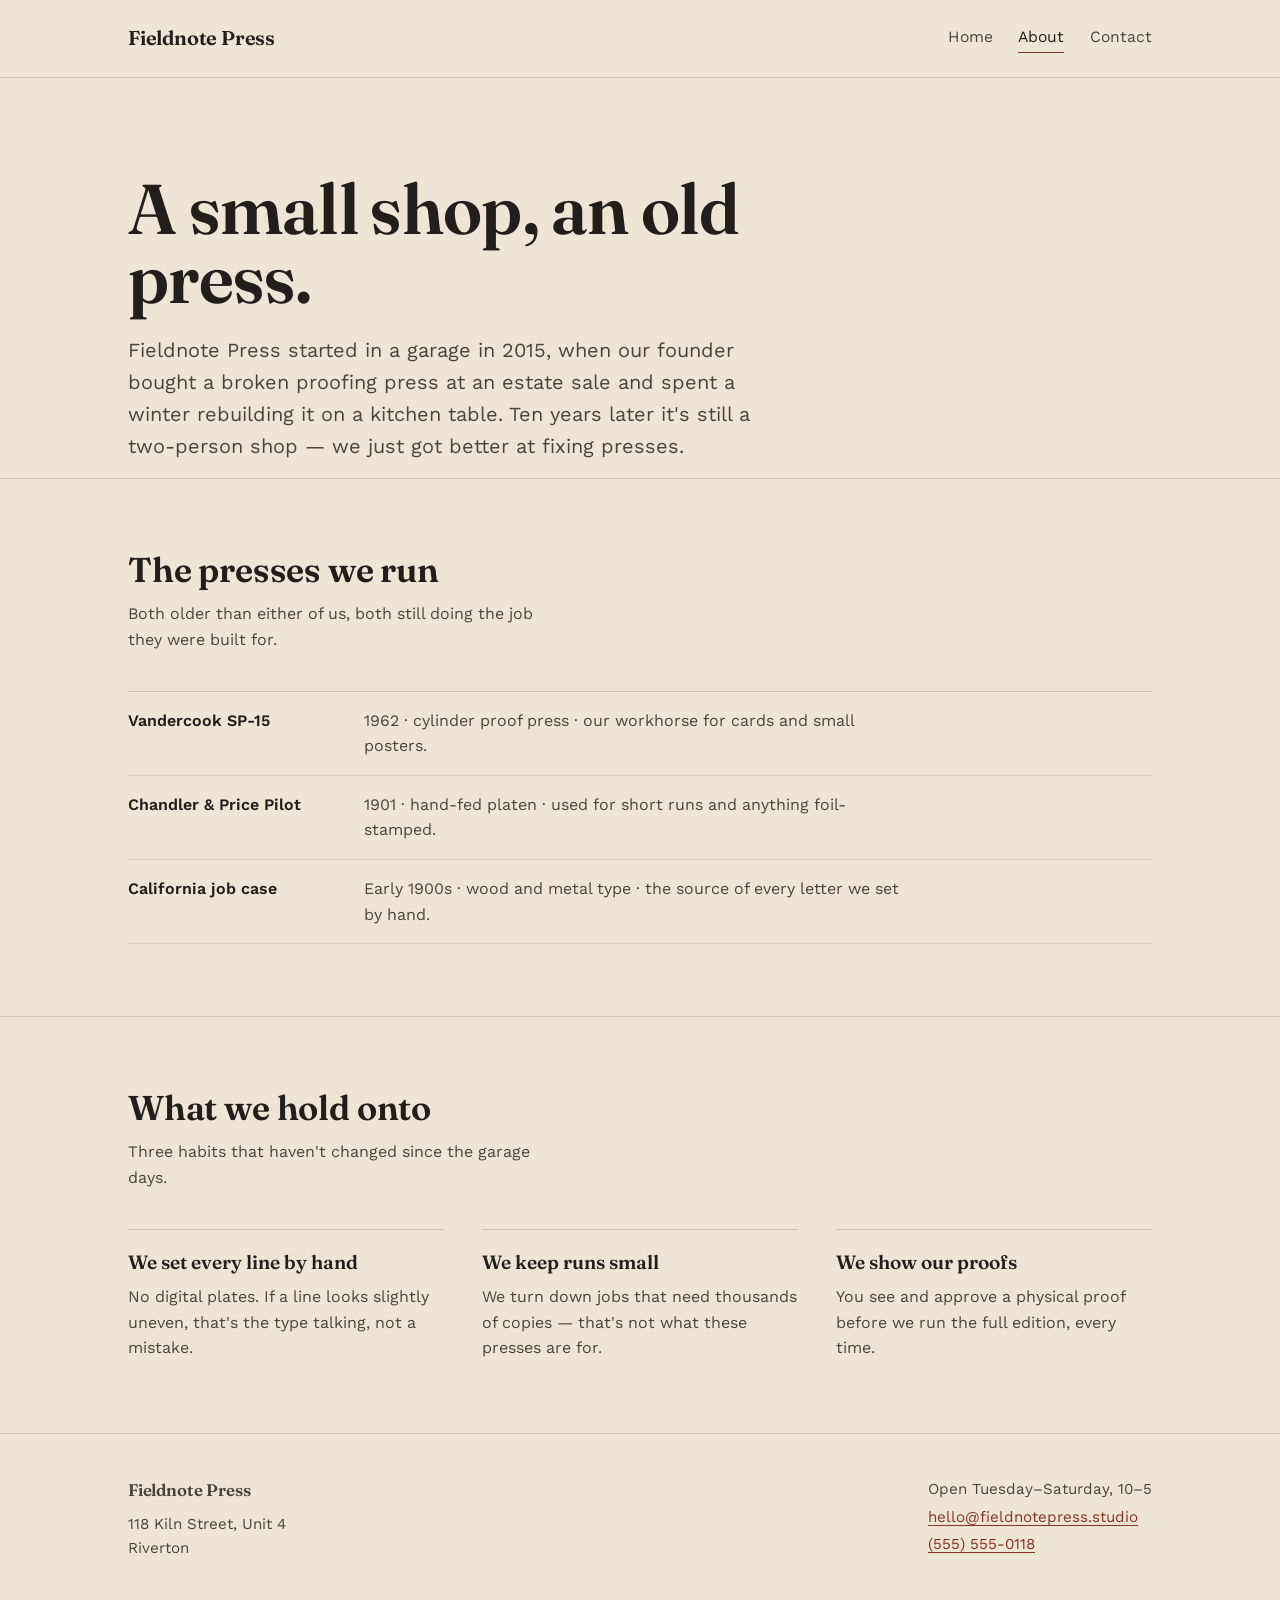
==== about.html @ 224e0c4d "Add files via upload" ====
<!doctype html>
<html lang="en">
<head>
  <meta charset="utf-8">
  <meta name="viewport" content="width=device-width, initial-scale=1">
  <title>About — Fieldnote Press</title>
  <meta name="description" content="The story behind Fieldnote Press, the presses we run, and the values that keep the shop small.">
  <link rel="preconnect" href="https://fonts.googleapis.com">
  <link rel="preconnect" href="https://fonts.gstatic.com" crossorigin>
  <link href="https://fonts.googleapis.com/css2?family=Fraunces:ital,opsz,wght@0,9..144,400..700;1,9..144,400..700&family=Work+Sans:wght@400;500;600&display=swap" rel="stylesheet">
  <link rel="stylesheet" href="css/style.css">
</head>
<body>
  <a class="skip-link" href="#main">Skip to content</a>

  <header class="site-header">
    <div class="wrap header-inner">
      <a class="wordmark" href="index.html">Fieldnote Press</a>
      <nav class="site-nav" aria-label="Main">
        <a href="index.html">Home</a>
        <a href="about.html" class="is-active" aria-current="page">About</a>
        <a href="contact.html">Contact</a>
      </nav>
    </div>
  </header>

  <main id="main">
    <section class="hero" style="padding-bottom: 1rem;">
      <div class="wrap">
        <h1 class="display reveal">A small shop, an old press.</h1>
        <p class="lede reveal" style="margin-top: 1.4rem;">Fieldnote Press started in a garage in 2015, when
          our founder bought a broken proofing press at an estate sale and spent a winter rebuilding it on a
          kitchen table. Ten years later it's still a two-person shop — we just got better at fixing presses.</p>
      </div>
    </section>

    <section class="section">
      <div class="wrap">
        <div class="section-head">
          <h2 class="section-heading">The presses we run</h2>
          <p>Both older than either of us, both still doing the job they were built for.</p>
        </div>
        <dl class="spec-list">
          <div class="spec-row">
            <dt>Vandercook SP-15</dt>
            <dd>1962 · cylinder proof press · our workhorse for cards and small posters.</dd>
          </div>
          <div class="spec-row">
            <dt>Chandler &amp; Price Pilot</dt>
            <dd>1901 · hand-fed platen · used for short runs and anything foil-stamped.</dd>
          </div>
          <div class="spec-row">
            <dt>California job case</dt>
            <dd>Early 1900s · wood and metal type · the source of every letter we set by hand.</dd>
          </div>
        </dl>
      </div>
    </section>

    <section class="section">
      <div class="wrap">
        <div class="section-head">
          <h2 class="section-heading">What we hold onto</h2>
          <p>Three habits that haven't changed since the garage days.</p>
        </div>
        <div class="values">
          <div class="trio-item">
            <h3 class="card-heading">We set every line by hand</h3>
            <p>No digital plates. If a line looks slightly uneven, that's the type talking, not a mistake.</p>
          </div>
          <div class="trio-item">
            <h3 class="card-heading">We keep runs small</h3>
            <p>We turn down jobs that need thousands of copies — that's not what these presses are for.</p>
          </div>
          <div class="trio-item">
            <h3 class="card-heading">We show our proofs</h3>
            <p>You see and approve a physical proof before we run the full edition, every time.</p>
          </div>
        </div>
      </div>
    </section>
  </main>

  <footer class="site-footer">
    <div class="wrap footer-inner">
      <div>
        <p class="wordmark small">Fieldnote Press</p>
        <p>118 Kiln Street, Unit 4<br>Riverton</p>
      </div>
      <div>
        <p>Open Tuesday–Saturday, 10–5</p>
        <p><a class="text-link" href="mailto:hello@fieldnotepress.studio">hello@fieldnotepress.studio</a></p>
        <p><a class="text-link" href="tel:+15555550118">(555) 555-0118</a></p>
      </div>
    </div>
  </footer>

  <script src="js/script.js"></script>
</body>
</html>
---- css/style.css ----
/* ==========================================================
   Fieldnote Press — stylesheet
   Tokens
   ========================================================== */
:root {
  --paper:      #EDE6D5;
  --paper-deep: #E1D6BC;
  --ink:        #221E1A;
  --ink-soft:   #4A443C;
  --red:        #8B3125;
  --slate:      #46525C;
  --rule:       rgba(34, 30, 26, 0.16);
  --rule-soft:  rgba(34, 30, 26, 0.09);

  --font-display: 'Fraunces', Georgia, serif;
  --font-body:    'Work Sans', 'Segoe UI', sans-serif;

  --max-w: 1120px;
  --gutter: clamp(1.25rem, 4vw, 3rem);
}

/* ==========================================================
   Reset
   ========================================================== */
*, *::before, *::after { box-sizing: border-box; }
html { -webkit-text-size-adjust: 100%; scroll-behavior: smooth; }
@media (prefers-reduced-motion: reduce) {
  html { scroll-behavior: auto; }
  *, *::before, *::after {
    animation-duration: 0.001ms !important;
    animation-iteration-count: 1 !important;
    transition-duration: 0.001ms !important;
  }
}
body {
  margin: 0;
  background-color: var(--paper);
  background-image:
    radial-gradient(rgba(34,30,26,0.05) 0.6px, transparent 0.6px);
  background-size: 14px 14px;
  color: var(--ink);
  font-family: var(--font-body);
  font-size: 16px;
  line-height: 1.6;
  -webkit-font-smoothing: antialiased;
}
img { max-width: 100%; display: block; }
a { color: inherit; }
h1, h2, h3, p, ul, ol, dl { margin: 0; }
ul, ol { padding: 0; list-style: none; }
button { font: inherit; }

/* Focus visibility */
a:focus-visible,
button:focus-visible,
input:focus-visible,
select:focus-visible,
textarea:focus-visible {
  outline: 2px solid var(--red);
  outline-offset: 3px;
}

.wrap {
  max-width: var(--max-w);
  margin-inline: auto;
  padding-inline: var(--gutter);
}

.skip-link {
  position: absolute;
  left: -9999px;
  top: 0;
  background: var(--ink);
  color: var(--paper);
  padding: 0.75rem 1rem;
  z-index: 100;
}
.skip-link:focus { left: var(--gutter); top: var(--gutter); }

/* ==========================================================
   Type
   ========================================================== */
h1, h2, h3 { font-family: var(--font-display); font-weight: 620; color: var(--ink); }

h1.display {
  font-size: clamp(2.6rem, 3vw + 2rem, 4.6rem);
  line-height: 0.98;
  letter-spacing: -0.01em;
  max-width: 14ch;
}

h2.section-heading {
  font-size: clamp(1.6rem, 1.2vw + 1.2rem, 2.15rem);
  line-height: 1.1;
  letter-spacing: -0.005em;
  max-width: 16ch;
}

h3.card-heading {
  font-size: 1.2rem;
  font-weight: 600;
  margin-bottom: 0.4rem;
}

p.lede {
  font-size: clamp(1.05rem, 0.4vw + 1rem, 1.25rem);
  color: var(--ink-soft);
  max-width: 52ch;
}

p { max-width: 62ch; color: var(--ink-soft); }

.eyebrow-plain {
  font-family: var(--font-body);
  font-size: 0.95rem;
  color: var(--ink-soft);
}

/* Links within running text */
.text-link {
  color: var(--red);
  text-decoration: underline;
  text-underline-offset: 3px;
  text-decoration-thickness: 1px;
}
.text-link:hover { text-decoration-thickness: 2px; }

/* ==========================================================
   Header / Nav
   ========================================================== */
.site-header {
  border-bottom: 1px solid var(--rule);
}
.header-inner {
  display: flex;
  flex-wrap: wrap;
  align-items: center;
  justify-content: space-between;
  gap: 0.75rem;
  padding-block: 1.4rem;
}
.wordmark {
  font-family: var(--font-display);
  font-size: 1.25rem;
  font-weight: 620;
  text-decoration: none;
  letter-spacing: -0.01em;
}
.site-nav {
  display: flex;
  gap: clamp(1rem, 2vw, 2rem);
}
.site-nav a {
  text-decoration: none;
  font-size: 0.98rem;
  color: var(--ink-soft);
  padding-bottom: 3px;
  border-bottom: 1px solid transparent;
  transition: border-color 150ms ease, color 150ms ease;
}
.site-nav a:hover { color: var(--ink); border-color: var(--rule); }
.site-nav a.is-active {
  color: var(--ink);
  border-color: var(--red);
}

/* ==========================================================
   Buttons / CTA
   ========================================================== */
.btn {
  display: inline-flex;
  align-items: center;
  gap: 0.5rem;
  font-family: var(--font-body);
  font-size: 1rem;
  font-weight: 600;
  text-decoration: none;
  padding: 0.85rem 1.4rem;
  border-radius: 3px;
  border: 1px solid var(--ink);
  color: var(--ink);
  background: transparent;
  cursor: pointer;
  transition: transform 150ms ease, background-color 150ms ease, color 150ms ease;
}
.btn:hover { transform: translateY(1px); }
.btn.btn-primary {
  background: var(--ink);
  color: var(--paper);
  border-color: var(--ink);
}
.btn.btn-on-red {
  background: var(--paper);
  color: var(--red);
  border-color: var(--paper);
}
.btn.btn-on-red:hover { background: var(--ink); color: var(--paper); }

/* ==========================================================
   Hero
   ========================================================== */
.hero {
  padding-block: clamp(3rem, 8vw, 6rem);
}
.hero-grid {
  display: grid;
  grid-template-columns: 1.3fr 1fr;
  gap: clamp(2rem, 5vw, 4rem);
  align-items: end;
}
.hero-copy > * + * { margin-top: 1.4rem; }
.hero-copy .btn { margin-top: 1.8rem; }

.hero-mark {
  border: 1px solid var(--rule);
  border-radius: 4px;
  aspect-ratio: 4 / 5;
  background:
    repeating-linear-gradient(135deg, var(--paper-deep) 0 2px, transparent 2px 14px),
    var(--paper);
  position: relative;
  overflow: hidden;
}
.hero-mark::after {
  content: "Vandercook SP-15";
  position: absolute;
  bottom: 1rem;
  left: 1rem;
  font-size: 0.8rem;
  color: var(--ink-soft);
}

.reveal { animation: fadeUp 700ms ease both; }
.reveal:nth-child(2) { animation-delay: 90ms; }
.reveal:nth-child(3) { animation-delay: 180ms; }
.reveal:nth-child(4) { animation-delay: 270ms; }
@keyframes fadeUp {
  from { opacity: 0; transform: translateY(10px); }
  to   { opacity: 1; transform: translateY(0); }
}

/* ==========================================================
   Sections (generic)
   ========================================================== */
.section {
  padding-block: clamp(2.5rem, 6vw, 4.5rem);
  border-top: 1px solid var(--rule);
}
.section-head { max-width: 42ch; margin-bottom: clamp(1.75rem, 3vw, 2.75rem); }
.section-head > * + * { margin-top: 0.75rem; }

/* Three-up list (non-sequential) */
.trio {
  display: grid;
  grid-template-columns: repeat(3, 1fr);
  gap: clamp(1.5rem, 3vw, 2.5rem);
}
.trio-item { border-top: 1px solid var(--rule); padding-top: 1.1rem; }

/* Numbered process (genuinely sequential) */
.process {
  display: grid;
  grid-template-columns: repeat(4, 1fr);
  gap: clamp(1.5rem, 3vw, 2rem);
}
.process-item { border-top: 1px solid var(--rule); padding-top: 1rem; }
.process-num {
  display: block;
  font-family: var(--font-display);
  font-size: 1.4rem;
  color: var(--red);
  font-variant-numeric: tabular-nums;
  margin-bottom: 0.5rem;
}

/* Spec list (equipment, genuinely tabular) */
.spec-list { border-top: 1px solid var(--rule); }
.spec-row {
  display: grid;
  grid-template-columns: minmax(10ch, 220px) 1fr;
  gap: 1rem;
  padding-block: 1rem;
  border-bottom: 1px solid var(--rule-soft);
}
.spec-row dt { font-weight: 600; color: var(--ink); }
.spec-row dd { margin: 0; color: var(--ink-soft); max-width: 55ch; }

/* Values */
.values { display: grid; grid-template-columns: repeat(3, 1fr); gap: clamp(1.5rem, 3vw, 2.5rem); }

/* CTA band */
.cta-band {
  background: var(--red);
  color: var(--paper);
}
.cta-band .section-head { max-width: 46ch; }
.cta-band h2 { color: var(--paper); }
.cta-band p { color: rgba(237, 230, 213, 0.85); }
.cta-band-inner {
  display: flex;
  flex-wrap: wrap;
  align-items: center;
  justify-content: space-between;
  gap: 1.5rem;
}

/* ==========================================================
   Contact page
   ========================================================== */
.contact-grid {
  display: grid;
  grid-template-columns: 0.9fr 1.3fr;
  gap: clamp(2rem, 5vw, 4rem);
  align-items: start;
}
.info-block + .info-block { margin-top: 1.75rem; }
.info-block h3 { font-size: 1rem; font-weight: 600; margin-bottom: 0.35rem; color: var(--ink); }
.info-block p { margin: 0; }

.field { margin-bottom: 1.3rem; }
.field label {
  display: block;
  font-size: 0.9rem;
  font-weight: 600;
  margin-bottom: 0.4rem;
}
.field .hint { font-weight: 400; color: var(--ink-soft); }
.field input,
.field select,
.field textarea {
  width: 100%;
  font-family: var(--font-body);
  font-size: 1rem;
  padding: 0.7rem 0.8rem;
  border: 1px solid var(--rule);
  background: var(--paper);
  color: var(--ink);
  border-radius: 3px;
}
.field textarea { resize: vertical; min-height: 8rem; }
.field-error {
  display: block;
  color: var(--red);
  font-size: 0.85rem;
  margin-top: 0.35rem;
  min-height: 1.2em;
}
.field.has-error input,
.field.has-error select,
.field.has-error textarea {
  border-color: var(--red);
}

.form-status {
  border: 1px solid var(--rule);
  border-left: 3px solid var(--red);
  padding: 1.25rem 1.4rem;
  border-radius: 3px;
  display: none;
}
.form-status.is-visible { display: block; }
.form-status h3 { margin-bottom: 0.35rem; }
form.is-submitted { display: none; }

/* ==========================================================
   Footer
   ========================================================== */
.site-footer {
  border-top: 1px solid var(--rule);
  padding-block: 2.5rem;
}
.footer-inner {
  display: flex;
  flex-wrap: wrap;
  justify-content: space-between;
  gap: 2rem;
}
.footer-inner p { margin: 0.2rem 0; font-size: 0.95rem; }
.wordmark.small { font-size: 1.05rem; margin-bottom: 0.5rem; }

/* ==========================================================
   Responsive
   ========================================================== */
@media (max-width: 820px) {
  .hero-grid { grid-template-columns: 1fr; }
  .hero-mark { max-width: 260px; }
  .trio, .process, .values { grid-template-columns: 1fr 1fr; }
  .contact-grid { grid-template-columns: 1fr; }
}
@media (max-width: 560px) {
  .trio, .process, .values { grid-template-columns: 1fr; }
  .spec-row { grid-template-columns: 1fr; }
  .cta-band-inner { flex-direction: column; align-items: flex-start; }
}
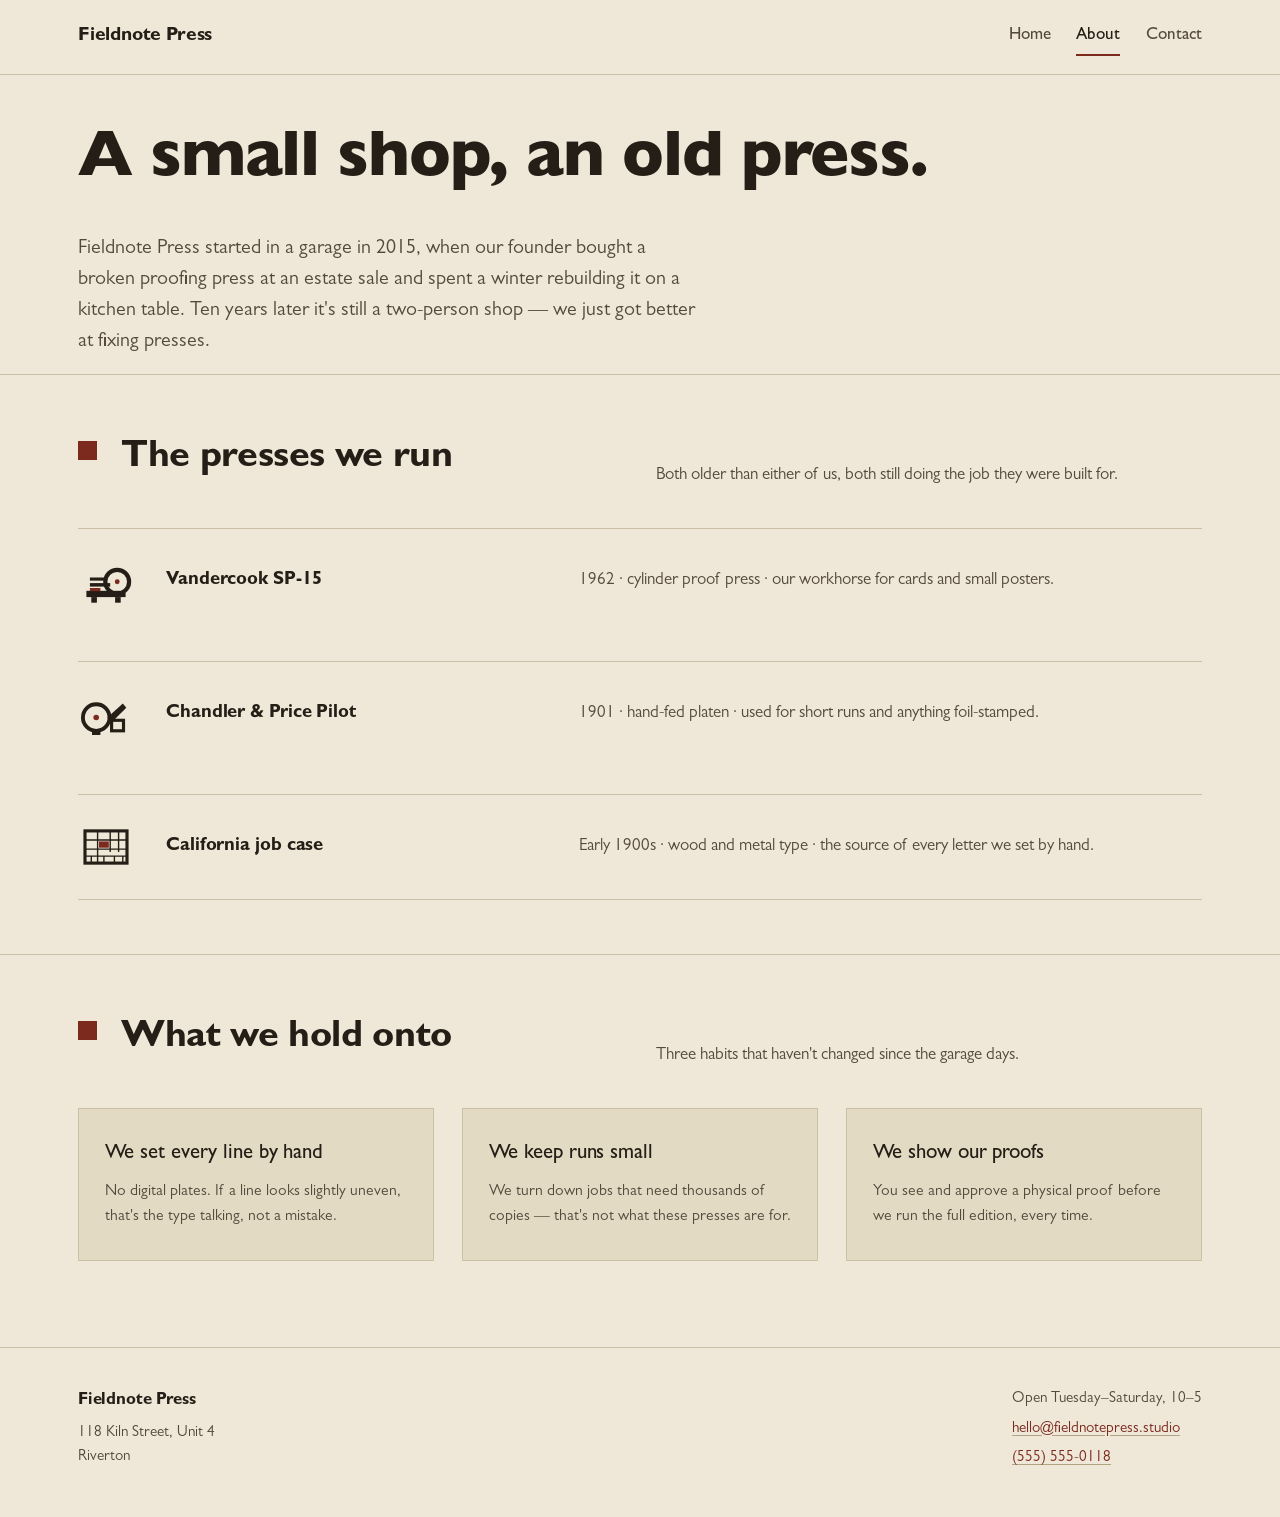
==== commit 8af04068: "Add files via upload" ====
--- a/about.html
+++ b/about.html
@@ -5,9 +5,12 @@
   <meta name="viewport" content="width=device-width, initial-scale=1">
   <title>About — Fieldnote Press</title>
   <meta name="description" content="The story behind Fieldnote Press, the presses we run, and the values that keep the shop small.">
-  <link rel="preconnect" href="https://fonts.googleapis.com">
-  <link rel="preconnect" href="https://fonts.gstatic.com" crossorigin>
-  <link href="https://fonts.googleapis.com/css2?family=Fraunces:ital,opsz,wght@0,9..144,400..700;1,9..144,400..700&family=Work+Sans:wght@400;500;600&display=swap" rel="stylesheet">
+  <meta name="theme-color" content="#241E17">
+  <link rel="icon" href="images/favicon.svg" type="image/svg+xml">
+  <link rel="icon" href="images/favicon.ico" sizes="any">
+  <link rel="apple-touch-icon" href="images/apple-touch-icon.png">
+  <link rel="preload" href="fonts/gill-sans.woff2" as="font" type="font/woff2" crossorigin>
+  <link rel="preload" href="fonts/gill-sans-heavy.woff2" as="font" type="font/woff2" crossorigin>
   <link rel="stylesheet" href="css/style.css">
 </head>
 <body>
@@ -42,14 +45,17 @@
         </div>
         <dl class="spec-list">
           <div class="spec-row">
+            <img class="spec-icon" src="images/press-vandercook.svg" alt="" width="56" height="56">
             <dt>Vandercook SP-15</dt>
             <dd>1962 · cylinder proof press · our workhorse for cards and small posters.</dd>
           </div>
           <div class="spec-row">
+            <img class="spec-icon" src="images/press-pilot.svg" alt="" width="56" height="56">
             <dt>Chandler &amp; Price Pilot</dt>
             <dd>1901 · hand-fed platen · used for short runs and anything foil-stamped.</dd>
           </div>
           <div class="spec-row">
+            <img class="spec-icon" src="images/press-jobcase.svg" alt="" width="56" height="56">
             <dt>California job case</dt>
             <dd>Early 1900s · wood and metal type · the source of every letter we set by hand.</dd>
           </div>
--- a/css/style.css
+++ b/css/style.css
@@ -1,394 +1,546 @@
-/* ==========================================================
+/* ===================================================================
    Fieldnote Press — stylesheet
+   Type: Gill Sans (self-hosted), set in weight, not in family switches.
+   =================================================================== */
+
+@font-face {
+  font-family: "Gill Sans";
+  src: url("../fonts/gill-sans-light.woff2") format("woff2");
+  font-weight: 300;
+  font-style: normal;
+  font-display: swap;
+}
+@font-face {
+  font-family: "Gill Sans";
+  src: url("../fonts/gill-sans.woff2") format("woff2");
+  font-weight: 400;
+  font-style: normal;
+  font-display: swap;
+}
+@font-face {
+  font-family: "Gill Sans";
+  src: url("../fonts/gill-sans-italic.woff2") format("woff2");
+  font-weight: 400;
+  font-style: italic;
+  font-display: swap;
+}
+@font-face {
+  font-family: "Gill Sans";
+  src: url("../fonts/gill-sans-medium.woff2") format("woff2");
+  font-weight: 500;
+  font-style: normal;
+  font-display: swap;
+}
+@font-face {
+  font-family: "Gill Sans";
+  src: url("../fonts/gill-sans-bold.woff2") format("woff2");
+  font-weight: 700;
+  font-style: normal;
+  font-display: swap;
+}
+@font-face {
+  font-family: "Gill Sans";
+  src: url("../fonts/gill-sans-heavy.woff2") format("woff2");
+  font-weight: 800;
+  font-style: normal;
+  font-display: swap;
+}
+
+/* ---------------------------------------------------------------
    Tokens
-   ========================================================== */
+   --------------------------------------------------------------- */
 :root {
-  --paper:      #EDE6D5;
-  --paper-deep: #E1D6BC;
-  --ink:        #221E1A;
-  --ink-soft:   #4A443C;
-  --red:        #8B3125;
-  --slate:      #46525C;
-  --rule:       rgba(34, 30, 26, 0.16);
-  --rule-soft:  rgba(34, 30, 26, 0.09);
-
-  --font-display: 'Fraunces', Georgia, serif;
-  --font-body:    'Work Sans', 'Segoe UI', sans-serif;
-
-  --max-w: 1120px;
-  --gutter: clamp(1.25rem, 4vw, 3rem);
-}
-
-/* ==========================================================
-   Reset
-   ========================================================== */
+  --paper:      #EFE8D8;
+  --paper-deep: #E3DAC3;
+  --ink:        #241E17;
+  --ink-soft:   #55493C;
+  --oxblood:    #7C2A1E;
+  --oxblood-deep: #5E1F16;
+  --brass:      #A67C3D;
+  --line:       #CBC0A4;
+  --line-deep:  #B2A483;
+
+  --font: "Gill Sans", "Gill Sans MT", Frutiger, "Frutiger Linotype", Calibri, "Segoe UI", Corbel, Arial, sans-serif;
+
+  --fs-body:    1.0625rem;
+  --fs-small:   0.9rem;
+  --fs-lede:    1.25rem;
+  --fs-card-h:  1.3rem;
+  --fs-section: clamp(1.7rem, 1.35rem + 1.3vw, 2.35rem);
+  --fs-display: clamp(2.5rem, 1.85rem + 3vw, 4.1rem);
+
+  --measure: 62ch;
+  --wrap: 1180px;
+
+  --gap: 1.75rem;
+  --radius: 3px;
+}
+
+/* ---------------------------------------------------------------
+   Reset & base
+   --------------------------------------------------------------- */
 *, *::before, *::after { box-sizing: border-box; }
-html { -webkit-text-size-adjust: 100%; scroll-behavior: smooth; }
+html { scroll-behavior: smooth; }
 @media (prefers-reduced-motion: reduce) {
   html { scroll-behavior: auto; }
-  *, *::before, *::after {
-    animation-duration: 0.001ms !important;
-    animation-iteration-count: 1 !important;
-    transition-duration: 0.001ms !important;
-  }
-}
+  *, *::before, *::after { animation-duration: 0.01ms !important; animation-iteration-count: 1 !important; transition-duration: 0.01ms !important; }
+}
+
 body {
   margin: 0;
-  background-color: var(--paper);
-  background-image:
-    radial-gradient(rgba(34,30,26,0.05) 0.6px, transparent 0.6px);
-  background-size: 14px 14px;
+  background: var(--paper);
   color: var(--ink);
-  font-family: var(--font-body);
-  font-size: 16px;
+  font-family: var(--font);
+  font-weight: 400;
+  font-size: var(--fs-body);
   line-height: 1.6;
   -webkit-font-smoothing: antialiased;
-}
+  text-rendering: optimizeLegibility;
+}
+
 img { max-width: 100%; display: block; }
 a { color: inherit; }
-h1, h2, h3, p, ul, ol, dl { margin: 0; }
-ul, ol { padding: 0; list-style: none; }
-button { font: inherit; }
-
-/* Focus visibility */
-a:focus-visible,
-button:focus-visible,
-input:focus-visible,
-select:focus-visible,
-textarea:focus-visible {
-  outline: 2px solid var(--red);
-  outline-offset: 3px;
-}
-
-.wrap {
-  max-width: var(--max-w);
-  margin-inline: auto;
-  padding-inline: var(--gutter);
-}
+
+h1, h2, h3, h4 { margin: 0; font-weight: 500; }
+
+p { margin: 0 0 1em; max-width: var(--measure); }
+p:last-child { margin-bottom: 0; }
 
 .skip-link {
   position: absolute;
-  left: -9999px;
+  left: -999px;
   top: 0;
   background: var(--ink);
   color: var(--paper);
-  padding: 0.75rem 1rem;
+  padding: 0.75em 1.25em;
   z-index: 100;
 }
-.skip-link:focus { left: var(--gutter); top: var(--gutter); }
-
-/* ==========================================================
-   Type
-   ========================================================== */
-h1, h2, h3 { font-family: var(--font-display); font-weight: 620; color: var(--ink); }
-
-h1.display {
-  font-size: clamp(2.6rem, 3vw + 2rem, 4.6rem);
-  line-height: 0.98;
-  letter-spacing: -0.01em;
-  max-width: 14ch;
-}
-
-h2.section-heading {
-  font-size: clamp(1.6rem, 1.2vw + 1.2rem, 2.15rem);
-  line-height: 1.1;
-  letter-spacing: -0.005em;
-  max-width: 16ch;
-}
-
-h3.card-heading {
-  font-size: 1.2rem;
-  font-weight: 600;
-  margin-bottom: 0.4rem;
-}
-
-p.lede {
-  font-size: clamp(1.05rem, 0.4vw + 1rem, 1.25rem);
-  color: var(--ink-soft);
-  max-width: 52ch;
-}
-
-p { max-width: 62ch; color: var(--ink-soft); }
-
-.eyebrow-plain {
-  font-family: var(--font-body);
-  font-size: 0.95rem;
-  color: var(--ink-soft);
-}
-
-/* Links within running text */
-.text-link {
-  color: var(--red);
-  text-decoration: underline;
-  text-underline-offset: 3px;
-  text-decoration-thickness: 1px;
-}
-.text-link:hover { text-decoration-thickness: 2px; }
-
-/* ==========================================================
-   Header / Nav
-   ========================================================== */
+.skip-link:focus {
+  left: 1rem;
+  top: 1rem;
+}
+
+:focus-visible {
+  outline: 3px solid var(--oxblood);
+  outline-offset: 3px;
+}
+
+.wrap {
+  max-width: var(--wrap);
+  margin-inline: auto;
+  padding-inline: 1.75rem;
+}
+
+/* ---------------------------------------------------------------
+   Header
+   --------------------------------------------------------------- */
 .site-header {
-  border-bottom: 1px solid var(--rule);
-}
+  border-bottom: 1px solid var(--line);
+}
+
 .header-inner {
   display: flex;
-  flex-wrap: wrap;
   align-items: center;
   justify-content: space-between;
-  gap: 0.75rem;
-  padding-block: 1.4rem;
-}
+  gap: 1.5rem;
+  padding-block: 1.15rem;
+}
+
 .wordmark {
-  font-family: var(--font-display);
-  font-size: 1.25rem;
-  font-weight: 620;
+  font-weight: 700;
+  font-size: 1.2rem;
+  letter-spacing: -0.01em;
   text-decoration: none;
-  letter-spacing: -0.01em;
-}
+  color: var(--ink);
+  white-space: nowrap;
+}
+.wordmark.small { font-size: 1.05rem; margin: 0 0 0.4em; }
+
 .site-nav {
   display: flex;
   gap: clamp(1rem, 2vw, 2rem);
+  flex-wrap: wrap;
 }
 .site-nav a {
   text-decoration: none;
-  font-size: 0.98rem;
+  font-weight: 500;
   color: var(--ink-soft);
-  padding-bottom: 3px;
-  border-bottom: 1px solid transparent;
-  transition: border-color 150ms ease, color 150ms ease;
-}
-.site-nav a:hover { color: var(--ink); border-color: var(--rule); }
+  padding-block: 0.25rem;
+  border-bottom: 2px solid transparent;
+}
+.site-nav a:hover { color: var(--ink); border-bottom-color: var(--line-deep); }
 .site-nav a.is-active {
   color: var(--ink);
-  border-color: var(--red);
-}
-
-/* ==========================================================
-   Buttons / CTA
-   ========================================================== */
+  border-bottom-color: var(--oxblood);
+}
+
+/* ---------------------------------------------------------------
+   Hero
+   --------------------------------------------------------------- */
+.hero { padding-block: clamp(2.75rem, 3vw + 1rem, 5rem); }
+
+.hero-grid {
+  display: grid;
+  grid-template-columns: 1.1fr 0.9fr;
+  align-items: center;
+  gap: clamp(2rem, 5vw, 4rem);
+}
+
+.hero-copy { max-width: 40rem; }
+
+.display {
+  font-weight: 800;
+  font-size: var(--fs-display);
+  line-height: 1.04;
+  letter-spacing: -0.015em;
+  margin-bottom: 0.55em;
+}
+
+.lede {
+  font-size: var(--fs-lede);
+  color: var(--ink-soft);
+  line-height: 1.55;
+}
+
+.hero-mark {
+  justify-self: center;
+  width: 100%;
+  max-width: 420px;
+}
+.hero-mark img { width: 100%; height: auto; }
+
+/* ---------------------------------------------------------------
+   Buttons
+   --------------------------------------------------------------- */
 .btn {
   display: inline-flex;
   align-items: center;
-  gap: 0.5rem;
-  font-family: var(--font-body);
+  gap: 0.5em;
+  font-family: var(--font);
+  font-weight: 500;
   font-size: 1rem;
-  font-weight: 600;
   text-decoration: none;
-  padding: 0.85rem 1.4rem;
-  border-radius: 3px;
-  border: 1px solid var(--ink);
-  color: var(--ink);
-  background: transparent;
+  padding: 0.85em 1.6em;
+  border-radius: var(--radius);
+  border: 2px solid transparent;
   cursor: pointer;
-  transition: transform 150ms ease, background-color 150ms ease, color 150ms ease;
-}
-.btn:hover { transform: translateY(1px); }
-.btn.btn-primary {
+  transition: transform 0.12s ease, background-color 0.15s ease, box-shadow 0.15s ease;
+}
+.btn:active { transform: translateY(2px); }
+
+.btn-primary {
   background: var(--ink);
   color: var(--paper);
-  border-color: var(--ink);
-}
-.btn.btn-on-red {
+}
+.btn-primary:hover { background: var(--oxblood-deep); }
+
+.btn-on-red {
   background: var(--paper);
-  color: var(--red);
-  border-color: var(--paper);
-}
-.btn.btn-on-red:hover { background: var(--ink); color: var(--paper); }
-
-/* ==========================================================
-   Hero
-   ========================================================== */
-.hero {
-  padding-block: clamp(3rem, 8vw, 6rem);
-}
-.hero-grid {
+  color: var(--oxblood-deep);
+}
+.btn-on-red:hover { background: var(--ink); color: var(--paper); }
+
+/* ---------------------------------------------------------------
+   Sections (generic)
+   --------------------------------------------------------------- */
+.section {
+  padding-block: clamp(2.75rem, 3vw + 1rem, 4.5rem);
+  border-top: 1px solid var(--line);
+}
+
+.section-head {
   display: grid;
-  grid-template-columns: 1.3fr 1fr;
-  gap: clamp(2rem, 5vw, 4rem);
+  grid-template-columns: 1fr 1fr;
+  gap: 2rem;
   align-items: end;
-}
-.hero-copy > * + * { margin-top: 1.4rem; }
-.hero-copy .btn { margin-top: 1.8rem; }
-
-.hero-mark {
-  border: 1px solid var(--rule);
-  border-radius: 4px;
-  aspect-ratio: 4 / 5;
-  background:
-    repeating-linear-gradient(135deg, var(--paper-deep) 0 2px, transparent 2px 14px),
-    var(--paper);
+  margin-bottom: clamp(2rem, 3vw, 3rem);
+}
+.section-head p { color: var(--ink-soft); }
+
+.section-heading {
+  font-size: var(--fs-section);
+  font-weight: 700;
+  letter-spacing: -0.01em;
   position: relative;
-  overflow: hidden;
-}
-.hero-mark::after {
-  content: "Vandercook SP-15";
+  padding-left: 1.15em;
+}
+.section-heading::before {
+  content: "";
   position: absolute;
-  bottom: 1rem;
-  left: 1rem;
-  font-size: 0.8rem;
-  color: var(--ink-soft);
-}
-
-.reveal { animation: fadeUp 700ms ease both; }
-.reveal:nth-child(2) { animation-delay: 90ms; }
-.reveal:nth-child(3) { animation-delay: 180ms; }
-.reveal:nth-child(4) { animation-delay: 270ms; }
-@keyframes fadeUp {
-  from { opacity: 0; transform: translateY(10px); }
-  to   { opacity: 1; transform: translateY(0); }
-}
-
-/* ==========================================================
-   Sections (generic)
-   ========================================================== */
-.section {
-  padding-block: clamp(2.5rem, 6vw, 4.5rem);
-  border-top: 1px solid var(--rule);
-}
-.section-head { max-width: 42ch; margin-bottom: clamp(1.75rem, 3vw, 2.75rem); }
-.section-head > * + * { margin-top: 0.75rem; }
-
-/* Three-up list (non-sequential) */
-.trio {
+  left: 0;
+  top: 0.32em;
+  width: 0.5em;
+  height: 0.5em;
+  background: var(--oxblood);
+}
+
+/* ---------------------------------------------------------------
+   Trio grid (home: what we print)
+   --------------------------------------------------------------- */
+.trio, .values {
   display: grid;
   grid-template-columns: repeat(3, 1fr);
-  gap: clamp(1.5rem, 3vw, 2.5rem);
-}
-.trio-item { border-top: 1px solid var(--rule); padding-top: 1.1rem; }
-
-/* Numbered process (genuinely sequential) */
+  gap: var(--gap);
+}
+
+.trio-item {
+  padding: 1.85rem 1.6rem;
+  background: var(--paper-deep);
+  border: 1px solid var(--line);
+}
+
+.trio-icon {
+  width: 46px;
+  height: 46px;
+  margin-bottom: 1.1rem;
+}
+
+.card-heading {
+  font-size: var(--fs-card-h);
+  font-weight: 500;
+  margin-bottom: 0.5rem;
+  letter-spacing: -0.005em;
+}
+
+.trio-item p, .values p { color: var(--ink-soft); font-size: 0.98rem; }
+
+/* ---------------------------------------------------------------
+   Process (home: how a print gets made)
+   --------------------------------------------------------------- */
 .process {
   display: grid;
   grid-template-columns: repeat(4, 1fr);
-  gap: clamp(1.5rem, 3vw, 2rem);
-}
-.process-item { border-top: 1px solid var(--rule); padding-top: 1rem; }
+  gap: var(--gap);
+}
+
+.process-item {
+  position: relative;
+  padding-top: 1rem;
+  border-top: 2px solid var(--ink);
+}
+
+.process-item-head {
+  display: flex;
+  align-items: center;
+  justify-content: space-between;
+  margin-bottom: 1rem;
+}
+
 .process-num {
-  display: block;
-  font-family: var(--font-display);
-  font-size: 1.4rem;
-  color: var(--red);
+  font-weight: 800;
+  font-size: 1.5rem;
+  color: var(--line-deep);
   font-variant-numeric: tabular-nums;
-  margin-bottom: 0.5rem;
-}
-
-/* Spec list (equipment, genuinely tabular) */
-.spec-list { border-top: 1px solid var(--rule); }
+}
+
+.process-icon { width: 40px; height: 40px; }
+
+.process-item p { color: var(--ink-soft); font-size: 0.98rem; }
+
+/* ---------------------------------------------------------------
+   CTA band (home)
+   --------------------------------------------------------------- */
+.cta-band {
+  background: var(--ink);
+  color: var(--paper);
+  border-top: none;
+}
+.cta-band .section-heading { color: var(--paper); }
+.cta-band .section-heading::before { background: var(--oxblood); }
+.cta-band .section-head p { color: #C9BFA9; }
+
+.cta-band-inner {
+  display: flex;
+  align-items: center;
+  justify-content: space-between;
+  gap: 2rem;
+  flex-wrap: wrap;
+}
+.cta-band-inner .section-head { margin-bottom: 0; }
+
+/* ---------------------------------------------------------------
+   About: spec list (the presses we run)
+   --------------------------------------------------------------- */
+.spec-list {
+  margin: 0;
+  display: flex;
+  flex-direction: column;
+  gap: 1.75rem;
+}
+
 .spec-row {
   display: grid;
-  grid-template-columns: minmax(10ch, 220px) 1fr;
-  gap: 1rem;
-  padding-block: 1rem;
-  border-bottom: 1px solid var(--rule-soft);
-}
-.spec-row dt { font-weight: 600; color: var(--ink); }
-.spec-row dd { margin: 0; color: var(--ink-soft); max-width: 55ch; }
-
-/* Values */
-.values { display: grid; grid-template-columns: repeat(3, 1fr); gap: clamp(1.5rem, 3vw, 2.5rem); }
-
-/* CTA band */
-.cta-band {
-  background: var(--red);
-  color: var(--paper);
-}
-.cta-band .section-head { max-width: 46ch; }
-.cta-band h2 { color: var(--paper); }
-.cta-band p { color: rgba(237, 230, 213, 0.85); }
-.cta-band-inner {
-  display: flex;
-  flex-wrap: wrap;
+  grid-template-columns: 64px 1fr 1.6fr;
+  gap: 1.5rem;
   align-items: center;
-  justify-content: space-between;
-  gap: 1.5rem;
-}
-
-/* ==========================================================
+  padding-block: 1.5rem;
+  border-top: 1px solid var(--line);
+}
+.spec-row:last-child { border-bottom: 1px solid var(--line); }
+
+.spec-icon { width: 56px; height: 56px; }
+
+.spec-row dt {
+  font-weight: 700;
+  font-size: 1.15rem;
+  letter-spacing: -0.005em;
+}
+.spec-row dd {
+  margin: 0;
+  color: var(--ink-soft);
+}
+
+/* ---------------------------------------------------------------
    Contact page
-   ========================================================== */
+   --------------------------------------------------------------- */
 .contact-grid {
   display: grid;
-  grid-template-columns: 0.9fr 1.3fr;
+  grid-template-columns: 0.85fr 1.15fr;
   gap: clamp(2rem, 5vw, 4rem);
   align-items: start;
 }
-.info-block + .info-block { margin-top: 1.75rem; }
-.info-block h3 { font-size: 1rem; font-weight: 600; margin-bottom: 0.35rem; color: var(--ink); }
-.info-block p { margin: 0; }
-
-.field { margin-bottom: 1.3rem; }
+
+.contact-illustration {
+  width: 150px;
+  height: auto;
+  margin-bottom: 1.75rem;
+}
+
+.info-block { margin-bottom: 1.6rem; }
+.info-block h3 {
+  font-weight: 700;
+  font-size: 1rem;
+  margin-bottom: 0.3rem;
+}
+.info-block p { color: var(--ink-soft); }
+
+.text-link {
+  color: var(--oxblood);
+  text-decoration-color: var(--line-deep);
+  text-underline-offset: 3px;
+}
+.text-link:hover { color: var(--oxblood-deep); text-decoration-color: currentColor; }
+
+/* Form */
+#contact-form { max-width: 32rem; }
+
+.field { margin-bottom: 1.4rem; }
+
 .field label {
   display: block;
+  font-weight: 500;
+  margin-bottom: 0.4rem;
+}
+.field label .hint {
+  font-weight: 400;
+  color: var(--ink-soft);
   font-size: 0.9rem;
-  font-weight: 600;
-  margin-bottom: 0.4rem;
-}
-.field .hint { font-weight: 400; color: var(--ink-soft); }
+}
+
 .field input,
 .field select,
 .field textarea {
   width: 100%;
-  font-family: var(--font-body);
+  font-family: var(--font);
   font-size: 1rem;
-  padding: 0.7rem 0.8rem;
-  border: 1px solid var(--rule);
-  background: var(--paper);
   color: var(--ink);
-  border-radius: 3px;
-}
-.field textarea { resize: vertical; min-height: 8rem; }
-.field-error {
-  display: block;
-  color: var(--red);
-  font-size: 0.85rem;
-  margin-top: 0.35rem;
-  min-height: 1.2em;
-}
+  background: transparent;
+  border: none;
+  border-bottom: 2px solid var(--line-deep);
+  border-radius: 0;
+  padding: 0.6em 0.1em;
+}
+.field textarea { min-height: 7rem; resize: vertical; }
+.field input:focus,
+.field select:focus,
+.field textarea:focus {
+  outline: none;
+  border-bottom-color: var(--oxblood);
+}
+.field select { appearance: none; background: transparent; cursor: pointer;
+  background-image: url("data:image/svg+xml,%3Csvg xmlns='http://www.w3.org/2000/svg' viewBox='0 0 20 20' fill='%2355493C'%3E%3Cpath d='M5 7l5 6 5-6z'/%3E%3C/svg%3E");
+  background-repeat: no-repeat;
+  background-position: right 0.2em center;
+  padding-right: 1.5em;
+}
+
 .field.has-error input,
 .field.has-error select,
 .field.has-error textarea {
-  border-color: var(--red);
+  border-bottom-color: var(--oxblood);
+}
+
+.field-error {
+  display: block;
+  min-height: 1.3em;
+  color: var(--oxblood);
+  font-size: 0.85rem;
+  margin-top: 0.3rem;
 }
 
 .form-status {
-  border: 1px solid var(--rule);
-  border-left: 3px solid var(--red);
-  padding: 1.25rem 1.4rem;
-  border-radius: 3px;
   display: none;
+  max-width: 32rem;
+  padding: 1.75rem;
+  background: var(--paper-deep);
+  border: 1px solid var(--line);
 }
 .form-status.is-visible { display: block; }
-.form-status h3 { margin-bottom: 0.35rem; }
-form.is-submitted { display: none; }
-
-/* ==========================================================
+.form-status h3 { font-size: 1.15rem; margin-bottom: 0.4rem; }
+.form-status p { color: var(--ink-soft); }
+
+#contact-form.is-hidden { display: none; }
+
+/* ---------------------------------------------------------------
    Footer
-   ========================================================== */
+   --------------------------------------------------------------- */
 .site-footer {
-  border-top: 1px solid var(--rule);
+  border-top: 1px solid var(--line);
   padding-block: 2.5rem;
+  margin-top: 2rem;
 }
 .footer-inner {
   display: flex;
+  justify-content: space-between;
   flex-wrap: wrap;
-  justify-content: space-between;
-  gap: 2rem;
-}
-.footer-inner p { margin: 0.2rem 0; font-size: 0.95rem; }
-.wordmark.small { font-size: 1.05rem; margin-bottom: 0.5rem; }
-
-/* ==========================================================
+  gap: 1.5rem;
+}
+.footer-inner p { margin: 0 0 0.35em; color: var(--ink-soft); font-size: 0.95rem; }
+.footer-inner .wordmark.small { color: var(--ink); }
+
+/* ---------------------------------------------------------------
+   Reveal-on-scroll
+   --------------------------------------------------------------- */
+.reveal {
+  opacity: 0;
+  transform: translateY(14px);
+  transition: opacity 0.7s ease, transform 0.7s ease;
+}
+.reveal.is-visible {
+  opacity: 1;
+  transform: none;
+}
+@media (prefers-reduced-motion: reduce) {
+  .reveal { opacity: 1; transform: none; transition: none; }
+}
+
+/* ---------------------------------------------------------------
    Responsive
-   ========================================================== */
-@media (max-width: 820px) {
+   --------------------------------------------------------------- */
+@media (max-width: 900px) {
   .hero-grid { grid-template-columns: 1fr; }
-  .hero-mark { max-width: 260px; }
-  .trio, .process, .values { grid-template-columns: 1fr 1fr; }
+  .hero-mark { order: -1; max-width: 280px; }
+  .section-head { grid-template-columns: 1fr; align-items: start; gap: 0.75rem; }
+  .trio, .values { grid-template-columns: 1fr 1fr; }
+  .process { grid-template-columns: 1fr 1fr; }
   .contact-grid { grid-template-columns: 1fr; }
-}
+  .spec-row { grid-template-columns: 48px 1fr; }
+  .spec-row dd { grid-column: 1 / -1; }
+  .cta-band-inner { flex-direction: column; align-items: flex-start; }
+}
+
 @media (max-width: 560px) {
-  .trio, .process, .values { grid-template-columns: 1fr; }
-  .spec-row { grid-template-columns: 1fr; }
-  .cta-band-inner { flex-direction: column; align-items: flex-start; }
-}
+  .header-inner { flex-direction: column; align-items: flex-start; gap: 0.75rem; }
+  .trio, .values, .process { grid-template-columns: 1fr; }
+  .footer-inner { flex-direction: column; }
+}
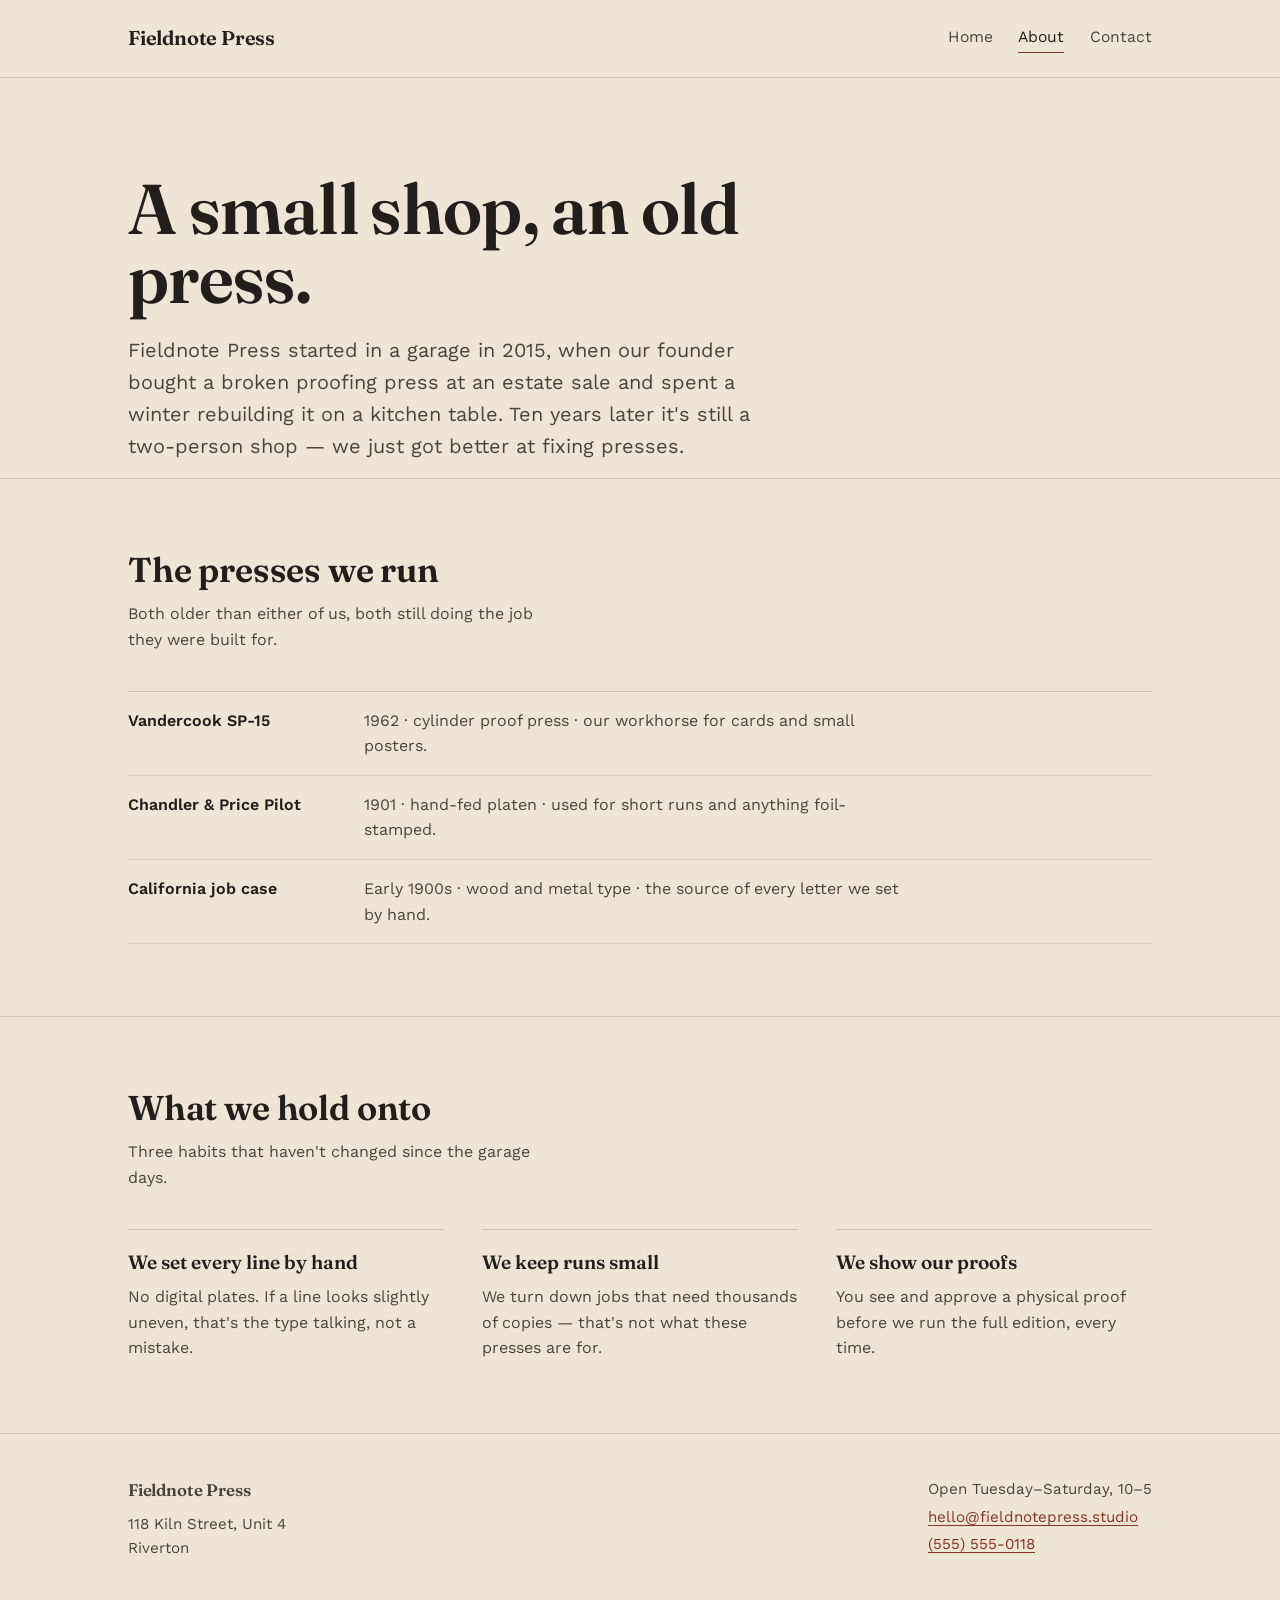
==== commit df0bf3ea: "Add files via upload" ====
--- a/about.html
+++ b/about.html
@@ -5,12 +5,9 @@
   <meta name="viewport" content="width=device-width, initial-scale=1">
   <title>About — Fieldnote Press</title>
   <meta name="description" content="The story behind Fieldnote Press, the presses we run, and the values that keep the shop small.">
-  <meta name="theme-color" content="#241E17">
-  <link rel="icon" href="images/favicon.svg" type="image/svg+xml">
-  <link rel="icon" href="images/favicon.ico" sizes="any">
-  <link rel="apple-touch-icon" href="images/apple-touch-icon.png">
-  <link rel="preload" href="fonts/gill-sans.woff2" as="font" type="font/woff2" crossorigin>
-  <link rel="preload" href="fonts/gill-sans-heavy.woff2" as="font" type="font/woff2" crossorigin>
+  <link rel="preconnect" href="https://fonts.googleapis.com">
+  <link rel="preconnect" href="https://fonts.gstatic.com" crossorigin>
+  <link href="https://fonts.googleapis.com/css2?family=Fraunces:ital,opsz,wght@0,9..144,400..700;1,9..144,400..700&family=Work+Sans:wght@400;500;600&display=swap" rel="stylesheet">
   <link rel="stylesheet" href="css/style.css">
 </head>
 <body>
@@ -45,17 +42,14 @@
         </div>
         <dl class="spec-list">
           <div class="spec-row">
-            <img class="spec-icon" src="images/press-vandercook.svg" alt="" width="56" height="56">
             <dt>Vandercook SP-15</dt>
             <dd>1962 · cylinder proof press · our workhorse for cards and small posters.</dd>
           </div>
           <div class="spec-row">
-            <img class="spec-icon" src="images/press-pilot.svg" alt="" width="56" height="56">
             <dt>Chandler &amp; Price Pilot</dt>
             <dd>1901 · hand-fed platen · used for short runs and anything foil-stamped.</dd>
           </div>
           <div class="spec-row">
-            <img class="spec-icon" src="images/press-jobcase.svg" alt="" width="56" height="56">
             <dt>California job case</dt>
             <dd>Early 1900s · wood and metal type · the source of every letter we set by hand.</dd>
           </div>
--- a/css/style.css
+++ b/css/style.css
@@ -1,546 +1,394 @@
-/* ===================================================================
+/* ==========================================================
    Fieldnote Press — stylesheet
-   Type: Gill Sans (self-hosted), set in weight, not in family switches.
-   =================================================================== */
-
-@font-face {
-  font-family: "Gill Sans";
-  src: url("../fonts/gill-sans-light.woff2") format("woff2");
-  font-weight: 300;
-  font-style: normal;
-  font-display: swap;
-}
-@font-face {
-  font-family: "Gill Sans";
-  src: url("../fonts/gill-sans.woff2") format("woff2");
-  font-weight: 400;
-  font-style: normal;
-  font-display: swap;
-}
-@font-face {
-  font-family: "Gill Sans";
-  src: url("../fonts/gill-sans-italic.woff2") format("woff2");
-  font-weight: 400;
-  font-style: italic;
-  font-display: swap;
-}
-@font-face {
-  font-family: "Gill Sans";
-  src: url("../fonts/gill-sans-medium.woff2") format("woff2");
-  font-weight: 500;
-  font-style: normal;
-  font-display: swap;
-}
-@font-face {
-  font-family: "Gill Sans";
-  src: url("../fonts/gill-sans-bold.woff2") format("woff2");
-  font-weight: 700;
-  font-style: normal;
-  font-display: swap;
-}
-@font-face {
-  font-family: "Gill Sans";
-  src: url("../fonts/gill-sans-heavy.woff2") format("woff2");
-  font-weight: 800;
-  font-style: normal;
-  font-display: swap;
-}
-
-/* ---------------------------------------------------------------
    Tokens
-   --------------------------------------------------------------- */
+   ========================================================== */
 :root {
-  --paper:      #EFE8D8;
-  --paper-deep: #E3DAC3;
-  --ink:        #241E17;
-  --ink-soft:   #55493C;
-  --oxblood:    #7C2A1E;
-  --oxblood-deep: #5E1F16;
-  --brass:      #A67C3D;
-  --line:       #CBC0A4;
-  --line-deep:  #B2A483;
-
-  --font: "Gill Sans", "Gill Sans MT", Frutiger, "Frutiger Linotype", Calibri, "Segoe UI", Corbel, Arial, sans-serif;
-
-  --fs-body:    1.0625rem;
-  --fs-small:   0.9rem;
-  --fs-lede:    1.25rem;
-  --fs-card-h:  1.3rem;
-  --fs-section: clamp(1.7rem, 1.35rem + 1.3vw, 2.35rem);
-  --fs-display: clamp(2.5rem, 1.85rem + 3vw, 4.1rem);
-
-  --measure: 62ch;
-  --wrap: 1180px;
-
-  --gap: 1.75rem;
-  --radius: 3px;
-}
-
-/* ---------------------------------------------------------------
-   Reset & base
-   --------------------------------------------------------------- */
+  --paper:      #EDE6D5;
+  --paper-deep: #E1D6BC;
+  --ink:        #221E1A;
+  --ink-soft:   #4A443C;
+  --red:        #8B3125;
+  --slate:      #46525C;
+  --rule:       rgba(34, 30, 26, 0.16);
+  --rule-soft:  rgba(34, 30, 26, 0.09);
+
+  --font-display: 'Fraunces', Georgia, serif;
+  --font-body:    'Work Sans', 'Segoe UI', sans-serif;
+
+  --max-w: 1120px;
+  --gutter: clamp(1.25rem, 4vw, 3rem);
+}
+
+/* ==========================================================
+   Reset
+   ========================================================== */
 *, *::before, *::after { box-sizing: border-box; }
-html { scroll-behavior: smooth; }
+html { -webkit-text-size-adjust: 100%; scroll-behavior: smooth; }
 @media (prefers-reduced-motion: reduce) {
   html { scroll-behavior: auto; }
-  *, *::before, *::after { animation-duration: 0.01ms !important; animation-iteration-count: 1 !important; transition-duration: 0.01ms !important; }
-}
-
+  *, *::before, *::after {
+    animation-duration: 0.001ms !important;
+    animation-iteration-count: 1 !important;
+    transition-duration: 0.001ms !important;
+  }
+}
 body {
   margin: 0;
-  background: var(--paper);
+  background-color: var(--paper);
+  background-image:
+    radial-gradient(rgba(34,30,26,0.05) 0.6px, transparent 0.6px);
+  background-size: 14px 14px;
   color: var(--ink);
-  font-family: var(--font);
-  font-weight: 400;
-  font-size: var(--fs-body);
+  font-family: var(--font-body);
+  font-size: 16px;
   line-height: 1.6;
   -webkit-font-smoothing: antialiased;
-  text-rendering: optimizeLegibility;
-}
-
+}
 img { max-width: 100%; display: block; }
 a { color: inherit; }
-
-h1, h2, h3, h4 { margin: 0; font-weight: 500; }
-
-p { margin: 0 0 1em; max-width: var(--measure); }
-p:last-child { margin-bottom: 0; }
+h1, h2, h3, p, ul, ol, dl { margin: 0; }
+ul, ol { padding: 0; list-style: none; }
+button { font: inherit; }
+
+/* Focus visibility */
+a:focus-visible,
+button:focus-visible,
+input:focus-visible,
+select:focus-visible,
+textarea:focus-visible {
+  outline: 2px solid var(--red);
+  outline-offset: 3px;
+}
+
+.wrap {
+  max-width: var(--max-w);
+  margin-inline: auto;
+  padding-inline: var(--gutter);
+}
 
 .skip-link {
   position: absolute;
-  left: -999px;
+  left: -9999px;
   top: 0;
   background: var(--ink);
   color: var(--paper);
-  padding: 0.75em 1.25em;
+  padding: 0.75rem 1rem;
   z-index: 100;
 }
-.skip-link:focus {
-  left: 1rem;
-  top: 1rem;
-}
-
-:focus-visible {
-  outline: 3px solid var(--oxblood);
-  outline-offset: 3px;
-}
-
-.wrap {
-  max-width: var(--wrap);
-  margin-inline: auto;
-  padding-inline: 1.75rem;
-}
-
-/* ---------------------------------------------------------------
-   Header
-   --------------------------------------------------------------- */
+.skip-link:focus { left: var(--gutter); top: var(--gutter); }
+
+/* ==========================================================
+   Type
+   ========================================================== */
+h1, h2, h3 { font-family: var(--font-display); font-weight: 620; color: var(--ink); }
+
+h1.display {
+  font-size: clamp(2.6rem, 3vw + 2rem, 4.6rem);
+  line-height: 0.98;
+  letter-spacing: -0.01em;
+  max-width: 14ch;
+}
+
+h2.section-heading {
+  font-size: clamp(1.6rem, 1.2vw + 1.2rem, 2.15rem);
+  line-height: 1.1;
+  letter-spacing: -0.005em;
+  max-width: 16ch;
+}
+
+h3.card-heading {
+  font-size: 1.2rem;
+  font-weight: 600;
+  margin-bottom: 0.4rem;
+}
+
+p.lede {
+  font-size: clamp(1.05rem, 0.4vw + 1rem, 1.25rem);
+  color: var(--ink-soft);
+  max-width: 52ch;
+}
+
+p { max-width: 62ch; color: var(--ink-soft); }
+
+.eyebrow-plain {
+  font-family: var(--font-body);
+  font-size: 0.95rem;
+  color: var(--ink-soft);
+}
+
+/* Links within running text */
+.text-link {
+  color: var(--red);
+  text-decoration: underline;
+  text-underline-offset: 3px;
+  text-decoration-thickness: 1px;
+}
+.text-link:hover { text-decoration-thickness: 2px; }
+
+/* ==========================================================
+   Header / Nav
+   ========================================================== */
 .site-header {
-  border-bottom: 1px solid var(--line);
-}
-
+  border-bottom: 1px solid var(--rule);
+}
 .header-inner {
   display: flex;
+  flex-wrap: wrap;
+  align-items: center;
+  justify-content: space-between;
+  gap: 0.75rem;
+  padding-block: 1.4rem;
+}
+.wordmark {
+  font-family: var(--font-display);
+  font-size: 1.25rem;
+  font-weight: 620;
+  text-decoration: none;
+  letter-spacing: -0.01em;
+}
+.site-nav {
+  display: flex;
+  gap: clamp(1rem, 2vw, 2rem);
+}
+.site-nav a {
+  text-decoration: none;
+  font-size: 0.98rem;
+  color: var(--ink-soft);
+  padding-bottom: 3px;
+  border-bottom: 1px solid transparent;
+  transition: border-color 150ms ease, color 150ms ease;
+}
+.site-nav a:hover { color: var(--ink); border-color: var(--rule); }
+.site-nav a.is-active {
+  color: var(--ink);
+  border-color: var(--red);
+}
+
+/* ==========================================================
+   Buttons / CTA
+   ========================================================== */
+.btn {
+  display: inline-flex;
+  align-items: center;
+  gap: 0.5rem;
+  font-family: var(--font-body);
+  font-size: 1rem;
+  font-weight: 600;
+  text-decoration: none;
+  padding: 0.85rem 1.4rem;
+  border-radius: 3px;
+  border: 1px solid var(--ink);
+  color: var(--ink);
+  background: transparent;
+  cursor: pointer;
+  transition: transform 150ms ease, background-color 150ms ease, color 150ms ease;
+}
+.btn:hover { transform: translateY(1px); }
+.btn.btn-primary {
+  background: var(--ink);
+  color: var(--paper);
+  border-color: var(--ink);
+}
+.btn.btn-on-red {
+  background: var(--paper);
+  color: var(--red);
+  border-color: var(--paper);
+}
+.btn.btn-on-red:hover { background: var(--ink); color: var(--paper); }
+
+/* ==========================================================
+   Hero
+   ========================================================== */
+.hero {
+  padding-block: clamp(3rem, 8vw, 6rem);
+}
+.hero-grid {
+  display: grid;
+  grid-template-columns: 1.3fr 1fr;
+  gap: clamp(2rem, 5vw, 4rem);
+  align-items: end;
+}
+.hero-copy > * + * { margin-top: 1.4rem; }
+.hero-copy .btn { margin-top: 1.8rem; }
+
+.hero-mark {
+  border: 1px solid var(--rule);
+  border-radius: 4px;
+  aspect-ratio: 4 / 5;
+  background:
+    repeating-linear-gradient(135deg, var(--paper-deep) 0 2px, transparent 2px 14px),
+    var(--paper);
+  position: relative;
+  overflow: hidden;
+}
+.hero-mark::after {
+  content: "Vandercook SP-15";
+  position: absolute;
+  bottom: 1rem;
+  left: 1rem;
+  font-size: 0.8rem;
+  color: var(--ink-soft);
+}
+
+.reveal { animation: fadeUp 700ms ease both; }
+.reveal:nth-child(2) { animation-delay: 90ms; }
+.reveal:nth-child(3) { animation-delay: 180ms; }
+.reveal:nth-child(4) { animation-delay: 270ms; }
+@keyframes fadeUp {
+  from { opacity: 0; transform: translateY(10px); }
+  to   { opacity: 1; transform: translateY(0); }
+}
+
+/* ==========================================================
+   Sections (generic)
+   ========================================================== */
+.section {
+  padding-block: clamp(2.5rem, 6vw, 4.5rem);
+  border-top: 1px solid var(--rule);
+}
+.section-head { max-width: 42ch; margin-bottom: clamp(1.75rem, 3vw, 2.75rem); }
+.section-head > * + * { margin-top: 0.75rem; }
+
+/* Three-up list (non-sequential) */
+.trio {
+  display: grid;
+  grid-template-columns: repeat(3, 1fr);
+  gap: clamp(1.5rem, 3vw, 2.5rem);
+}
+.trio-item { border-top: 1px solid var(--rule); padding-top: 1.1rem; }
+
+/* Numbered process (genuinely sequential) */
+.process {
+  display: grid;
+  grid-template-columns: repeat(4, 1fr);
+  gap: clamp(1.5rem, 3vw, 2rem);
+}
+.process-item { border-top: 1px solid var(--rule); padding-top: 1rem; }
+.process-num {
+  display: block;
+  font-family: var(--font-display);
+  font-size: 1.4rem;
+  color: var(--red);
+  font-variant-numeric: tabular-nums;
+  margin-bottom: 0.5rem;
+}
+
+/* Spec list (equipment, genuinely tabular) */
+.spec-list { border-top: 1px solid var(--rule); }
+.spec-row {
+  display: grid;
+  grid-template-columns: minmax(10ch, 220px) 1fr;
+  gap: 1rem;
+  padding-block: 1rem;
+  border-bottom: 1px solid var(--rule-soft);
+}
+.spec-row dt { font-weight: 600; color: var(--ink); }
+.spec-row dd { margin: 0; color: var(--ink-soft); max-width: 55ch; }
+
+/* Values */
+.values { display: grid; grid-template-columns: repeat(3, 1fr); gap: clamp(1.5rem, 3vw, 2.5rem); }
+
+/* CTA band */
+.cta-band {
+  background: var(--red);
+  color: var(--paper);
+}
+.cta-band .section-head { max-width: 46ch; }
+.cta-band h2 { color: var(--paper); }
+.cta-band p { color: rgba(237, 230, 213, 0.85); }
+.cta-band-inner {
+  display: flex;
+  flex-wrap: wrap;
   align-items: center;
   justify-content: space-between;
   gap: 1.5rem;
-  padding-block: 1.15rem;
-}
-
-.wordmark {
-  font-weight: 700;
-  font-size: 1.2rem;
-  letter-spacing: -0.01em;
-  text-decoration: none;
-  color: var(--ink);
-  white-space: nowrap;
-}
-.wordmark.small { font-size: 1.05rem; margin: 0 0 0.4em; }
-
-.site-nav {
-  display: flex;
-  gap: clamp(1rem, 2vw, 2rem);
-  flex-wrap: wrap;
-}
-.site-nav a {
-  text-decoration: none;
-  font-weight: 500;
-  color: var(--ink-soft);
-  padding-block: 0.25rem;
-  border-bottom: 2px solid transparent;
-}
-.site-nav a:hover { color: var(--ink); border-bottom-color: var(--line-deep); }
-.site-nav a.is-active {
-  color: var(--ink);
-  border-bottom-color: var(--oxblood);
-}
-
-/* ---------------------------------------------------------------
-   Hero
-   --------------------------------------------------------------- */
-.hero { padding-block: clamp(2.75rem, 3vw + 1rem, 5rem); }
-
-.hero-grid {
-  display: grid;
-  grid-template-columns: 1.1fr 0.9fr;
-  align-items: center;
-  gap: clamp(2rem, 5vw, 4rem);
-}
-
-.hero-copy { max-width: 40rem; }
-
-.display {
-  font-weight: 800;
-  font-size: var(--fs-display);
-  line-height: 1.04;
-  letter-spacing: -0.015em;
-  margin-bottom: 0.55em;
-}
-
-.lede {
-  font-size: var(--fs-lede);
-  color: var(--ink-soft);
-  line-height: 1.55;
-}
-
-.hero-mark {
-  justify-self: center;
-  width: 100%;
-  max-width: 420px;
-}
-.hero-mark img { width: 100%; height: auto; }
-
-/* ---------------------------------------------------------------
-   Buttons
-   --------------------------------------------------------------- */
-.btn {
-  display: inline-flex;
-  align-items: center;
-  gap: 0.5em;
-  font-family: var(--font);
-  font-weight: 500;
-  font-size: 1rem;
-  text-decoration: none;
-  padding: 0.85em 1.6em;
-  border-radius: var(--radius);
-  border: 2px solid transparent;
-  cursor: pointer;
-  transition: transform 0.12s ease, background-color 0.15s ease, box-shadow 0.15s ease;
-}
-.btn:active { transform: translateY(2px); }
-
-.btn-primary {
-  background: var(--ink);
-  color: var(--paper);
-}
-.btn-primary:hover { background: var(--oxblood-deep); }
-
-.btn-on-red {
-  background: var(--paper);
-  color: var(--oxblood-deep);
-}
-.btn-on-red:hover { background: var(--ink); color: var(--paper); }
-
-/* ---------------------------------------------------------------
-   Sections (generic)
-   --------------------------------------------------------------- */
-.section {
-  padding-block: clamp(2.75rem, 3vw + 1rem, 4.5rem);
-  border-top: 1px solid var(--line);
-}
-
-.section-head {
-  display: grid;
-  grid-template-columns: 1fr 1fr;
-  gap: 2rem;
-  align-items: end;
-  margin-bottom: clamp(2rem, 3vw, 3rem);
-}
-.section-head p { color: var(--ink-soft); }
-
-.section-heading {
-  font-size: var(--fs-section);
-  font-weight: 700;
-  letter-spacing: -0.01em;
-  position: relative;
-  padding-left: 1.15em;
-}
-.section-heading::before {
-  content: "";
-  position: absolute;
-  left: 0;
-  top: 0.32em;
-  width: 0.5em;
-  height: 0.5em;
-  background: var(--oxblood);
-}
-
-/* ---------------------------------------------------------------
-   Trio grid (home: what we print)
-   --------------------------------------------------------------- */
-.trio, .values {
-  display: grid;
-  grid-template-columns: repeat(3, 1fr);
-  gap: var(--gap);
-}
-
-.trio-item {
-  padding: 1.85rem 1.6rem;
-  background: var(--paper-deep);
-  border: 1px solid var(--line);
-}
-
-.trio-icon {
-  width: 46px;
-  height: 46px;
-  margin-bottom: 1.1rem;
-}
-
-.card-heading {
-  font-size: var(--fs-card-h);
-  font-weight: 500;
-  margin-bottom: 0.5rem;
-  letter-spacing: -0.005em;
-}
-
-.trio-item p, .values p { color: var(--ink-soft); font-size: 0.98rem; }
-
-/* ---------------------------------------------------------------
-   Process (home: how a print gets made)
-   --------------------------------------------------------------- */
-.process {
-  display: grid;
-  grid-template-columns: repeat(4, 1fr);
-  gap: var(--gap);
-}
-
-.process-item {
-  position: relative;
-  padding-top: 1rem;
-  border-top: 2px solid var(--ink);
-}
-
-.process-item-head {
-  display: flex;
-  align-items: center;
-  justify-content: space-between;
-  margin-bottom: 1rem;
-}
-
-.process-num {
-  font-weight: 800;
-  font-size: 1.5rem;
-  color: var(--line-deep);
-  font-variant-numeric: tabular-nums;
-}
-
-.process-icon { width: 40px; height: 40px; }
-
-.process-item p { color: var(--ink-soft); font-size: 0.98rem; }
-
-/* ---------------------------------------------------------------
-   CTA band (home)
-   --------------------------------------------------------------- */
-.cta-band {
-  background: var(--ink);
-  color: var(--paper);
-  border-top: none;
-}
-.cta-band .section-heading { color: var(--paper); }
-.cta-band .section-heading::before { background: var(--oxblood); }
-.cta-band .section-head p { color: #C9BFA9; }
-
-.cta-band-inner {
-  display: flex;
-  align-items: center;
-  justify-content: space-between;
-  gap: 2rem;
-  flex-wrap: wrap;
-}
-.cta-band-inner .section-head { margin-bottom: 0; }
-
-/* ---------------------------------------------------------------
-   About: spec list (the presses we run)
-   --------------------------------------------------------------- */
-.spec-list {
-  margin: 0;
-  display: flex;
-  flex-direction: column;
-  gap: 1.75rem;
-}
-
-.spec-row {
-  display: grid;
-  grid-template-columns: 64px 1fr 1.6fr;
-  gap: 1.5rem;
-  align-items: center;
-  padding-block: 1.5rem;
-  border-top: 1px solid var(--line);
-}
-.spec-row:last-child { border-bottom: 1px solid var(--line); }
-
-.spec-icon { width: 56px; height: 56px; }
-
-.spec-row dt {
-  font-weight: 700;
-  font-size: 1.15rem;
-  letter-spacing: -0.005em;
-}
-.spec-row dd {
-  margin: 0;
-  color: var(--ink-soft);
-}
-
-/* ---------------------------------------------------------------
+}
+
+/* ==========================================================
    Contact page
-   --------------------------------------------------------------- */
+   ========================================================== */
 .contact-grid {
   display: grid;
-  grid-template-columns: 0.85fr 1.15fr;
+  grid-template-columns: 0.9fr 1.3fr;
   gap: clamp(2rem, 5vw, 4rem);
   align-items: start;
 }
-
-.contact-illustration {
-  width: 150px;
-  height: auto;
-  margin-bottom: 1.75rem;
-}
-
-.info-block { margin-bottom: 1.6rem; }
-.info-block h3 {
-  font-weight: 700;
-  font-size: 1rem;
-  margin-bottom: 0.3rem;
-}
-.info-block p { color: var(--ink-soft); }
-
-.text-link {
-  color: var(--oxblood);
-  text-decoration-color: var(--line-deep);
-  text-underline-offset: 3px;
-}
-.text-link:hover { color: var(--oxblood-deep); text-decoration-color: currentColor; }
-
-/* Form */
-#contact-form { max-width: 32rem; }
-
-.field { margin-bottom: 1.4rem; }
-
+.info-block + .info-block { margin-top: 1.75rem; }
+.info-block h3 { font-size: 1rem; font-weight: 600; margin-bottom: 0.35rem; color: var(--ink); }
+.info-block p { margin: 0; }
+
+.field { margin-bottom: 1.3rem; }
 .field label {
   display: block;
-  font-weight: 500;
+  font-size: 0.9rem;
+  font-weight: 600;
   margin-bottom: 0.4rem;
 }
-.field label .hint {
-  font-weight: 400;
-  color: var(--ink-soft);
-  font-size: 0.9rem;
-}
-
+.field .hint { font-weight: 400; color: var(--ink-soft); }
 .field input,
 .field select,
 .field textarea {
   width: 100%;
-  font-family: var(--font);
+  font-family: var(--font-body);
   font-size: 1rem;
+  padding: 0.7rem 0.8rem;
+  border: 1px solid var(--rule);
+  background: var(--paper);
   color: var(--ink);
-  background: transparent;
-  border: none;
-  border-bottom: 2px solid var(--line-deep);
-  border-radius: 0;
-  padding: 0.6em 0.1em;
-}
-.field textarea { min-height: 7rem; resize: vertical; }
-.field input:focus,
-.field select:focus,
-.field textarea:focus {
-  outline: none;
-  border-bottom-color: var(--oxblood);
-}
-.field select { appearance: none; background: transparent; cursor: pointer;
-  background-image: url("data:image/svg+xml,%3Csvg xmlns='http://www.w3.org/2000/svg' viewBox='0 0 20 20' fill='%2355493C'%3E%3Cpath d='M5 7l5 6 5-6z'/%3E%3C/svg%3E");
-  background-repeat: no-repeat;
-  background-position: right 0.2em center;
-  padding-right: 1.5em;
-}
-
+  border-radius: 3px;
+}
+.field textarea { resize: vertical; min-height: 8rem; }
+.field-error {
+  display: block;
+  color: var(--red);
+  font-size: 0.85rem;
+  margin-top: 0.35rem;
+  min-height: 1.2em;
+}
 .field.has-error input,
 .field.has-error select,
 .field.has-error textarea {
-  border-bottom-color: var(--oxblood);
-}
-
-.field-error {
-  display: block;
-  min-height: 1.3em;
-  color: var(--oxblood);
-  font-size: 0.85rem;
-  margin-top: 0.3rem;
+  border-color: var(--red);
 }
 
 .form-status {
+  border: 1px solid var(--rule);
+  border-left: 3px solid var(--red);
+  padding: 1.25rem 1.4rem;
+  border-radius: 3px;
   display: none;
-  max-width: 32rem;
-  padding: 1.75rem;
-  background: var(--paper-deep);
-  border: 1px solid var(--line);
 }
 .form-status.is-visible { display: block; }
-.form-status h3 { font-size: 1.15rem; margin-bottom: 0.4rem; }
-.form-status p { color: var(--ink-soft); }
-
-#contact-form.is-hidden { display: none; }
-
-/* ---------------------------------------------------------------
+.form-status h3 { margin-bottom: 0.35rem; }
+form.is-submitted { display: none; }
+
+/* ==========================================================
    Footer
-   --------------------------------------------------------------- */
+   ========================================================== */
 .site-footer {
-  border-top: 1px solid var(--line);
+  border-top: 1px solid var(--rule);
   padding-block: 2.5rem;
-  margin-top: 2rem;
 }
 .footer-inner {
   display: flex;
+  flex-wrap: wrap;
   justify-content: space-between;
-  flex-wrap: wrap;
-  gap: 1.5rem;
-}
-.footer-inner p { margin: 0 0 0.35em; color: var(--ink-soft); font-size: 0.95rem; }
-.footer-inner .wordmark.small { color: var(--ink); }
-
-/* ---------------------------------------------------------------
-   Reveal-on-scroll
-   --------------------------------------------------------------- */
-.reveal {
-  opacity: 0;
-  transform: translateY(14px);
-  transition: opacity 0.7s ease, transform 0.7s ease;
-}
-.reveal.is-visible {
-  opacity: 1;
-  transform: none;
-}
-@media (prefers-reduced-motion: reduce) {
-  .reveal { opacity: 1; transform: none; transition: none; }
-}
-
-/* ---------------------------------------------------------------
+  gap: 2rem;
+}
+.footer-inner p { margin: 0.2rem 0; font-size: 0.95rem; }
+.wordmark.small { font-size: 1.05rem; margin-bottom: 0.5rem; }
+
+/* ==========================================================
    Responsive
-   --------------------------------------------------------------- */
-@media (max-width: 900px) {
+   ========================================================== */
+@media (max-width: 820px) {
   .hero-grid { grid-template-columns: 1fr; }
-  .hero-mark { order: -1; max-width: 280px; }
-  .section-head { grid-template-columns: 1fr; align-items: start; gap: 0.75rem; }
-  .trio, .values { grid-template-columns: 1fr 1fr; }
-  .process { grid-template-columns: 1fr 1fr; }
+  .hero-mark { max-width: 260px; }
+  .trio, .process, .values { grid-template-columns: 1fr 1fr; }
   .contact-grid { grid-template-columns: 1fr; }
-  .spec-row { grid-template-columns: 48px 1fr; }
-  .spec-row dd { grid-column: 1 / -1; }
+}
+@media (max-width: 560px) {
+  .trio, .process, .values { grid-template-columns: 1fr; }
+  .spec-row { grid-template-columns: 1fr; }
   .cta-band-inner { flex-direction: column; align-items: flex-start; }
 }
-
-@media (max-width: 560px) {
-  .header-inner { flex-direction: column; align-items: flex-start; gap: 0.75rem; }
-  .trio, .values, .process { grid-template-columns: 1fr; }
-  .footer-inner { flex-direction: column; }
-}
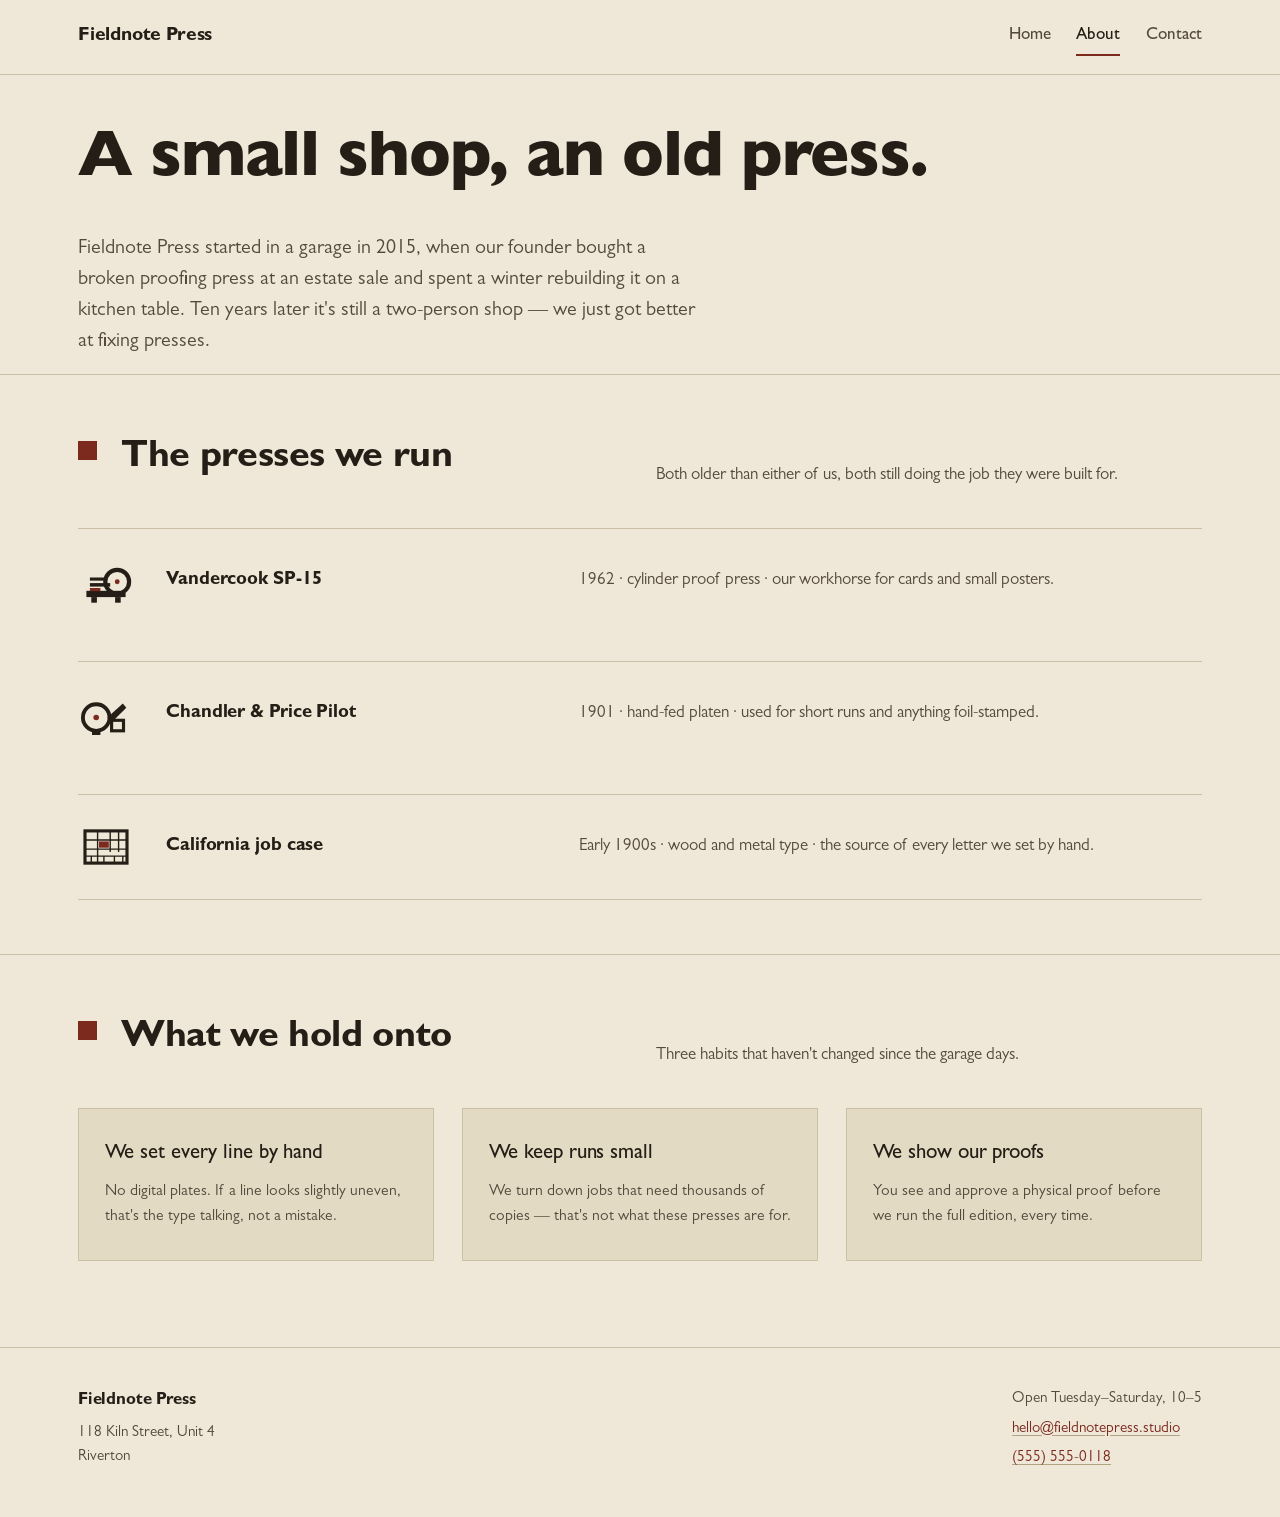
==== commit 611d17ff: "Add files via upload" ====
--- a/about.html
+++ b/about.html
@@ -5,9 +5,12 @@
   <meta name="viewport" content="width=device-width, initial-scale=1">
   <title>About — Fieldnote Press</title>
   <meta name="description" content="The story behind Fieldnote Press, the presses we run, and the values that keep the shop small.">
-  <link rel="preconnect" href="https://fonts.googleapis.com">
-  <link rel="preconnect" href="https://fonts.gstatic.com" crossorigin>
-  <link href="https://fonts.googleapis.com/css2?family=Fraunces:ital,opsz,wght@0,9..144,400..700;1,9..144,400..700&family=Work+Sans:wght@400;500;600&display=swap" rel="stylesheet">
+  <meta name="theme-color" content="#241E17">
+  <link rel="icon" href="images/favicon.svg" type="image/svg+xml">
+  <link rel="icon" href="images/favicon.ico" sizes="any">
+  <link rel="apple-touch-icon" href="images/apple-touch-icon.png">
+  <link rel="preload" href="fonts/gill-sans.woff2" as="font" type="font/woff2" crossorigin>
+  <link rel="preload" href="fonts/gill-sans-heavy.woff2" as="font" type="font/woff2" crossorigin>
   <link rel="stylesheet" href="css/style.css">
 </head>
 <body>
@@ -42,14 +45,17 @@
         </div>
         <dl class="spec-list">
           <div class="spec-row">
+            <img class="spec-icon" src="images/press-vandercook.svg" alt="" width="56" height="56">
             <dt>Vandercook SP-15</dt>
             <dd>1962 · cylinder proof press · our workhorse for cards and small posters.</dd>
           </div>
           <div class="spec-row">
+            <img class="spec-icon" src="images/press-pilot.svg" alt="" width="56" height="56">
             <dt>Chandler &amp; Price Pilot</dt>
             <dd>1901 · hand-fed platen · used for short runs and anything foil-stamped.</dd>
           </div>
           <div class="spec-row">
+            <img class="spec-icon" src="images/press-jobcase.svg" alt="" width="56" height="56">
             <dt>California job case</dt>
             <dd>Early 1900s · wood and metal type · the source of every letter we set by hand.</dd>
           </div>
--- a/css/style.css
+++ b/css/style.css
@@ -1,394 +1,546 @@
-/* ==========================================================
+/* ===================================================================
    Fieldnote Press — stylesheet
+   Type: Gill Sans (self-hosted), set in weight, not in family switches.
+   =================================================================== */
+
+@font-face {
+  font-family: "Gill Sans";
+  src: url("../fonts/gill-sans-light.woff2") format("woff2");
+  font-weight: 300;
+  font-style: normal;
+  font-display: swap;
+}
+@font-face {
+  font-family: "Gill Sans";
+  src: url("../fonts/gill-sans.woff2") format("woff2");
+  font-weight: 400;
+  font-style: normal;
+  font-display: swap;
+}
+@font-face {
+  font-family: "Gill Sans";
+  src: url("../fonts/gill-sans-italic.woff2") format("woff2");
+  font-weight: 400;
+  font-style: italic;
+  font-display: swap;
+}
+@font-face {
+  font-family: "Gill Sans";
+  src: url("../fonts/gill-sans-medium.woff2") format("woff2");
+  font-weight: 500;
+  font-style: normal;
+  font-display: swap;
+}
+@font-face {
+  font-family: "Gill Sans";
+  src: url("../fonts/gill-sans-bold.woff2") format("woff2");
+  font-weight: 700;
+  font-style: normal;
+  font-display: swap;
+}
+@font-face {
+  font-family: "Gill Sans";
+  src: url("../fonts/gill-sans-heavy.woff2") format("woff2");
+  font-weight: 800;
+  font-style: normal;
+  font-display: swap;
+}
+
+/* ---------------------------------------------------------------
    Tokens
-   ========================================================== */
+   --------------------------------------------------------------- */
 :root {
-  --paper:      #EDE6D5;
-  --paper-deep: #E1D6BC;
-  --ink:        #221E1A;
-  --ink-soft:   #4A443C;
-  --red:        #8B3125;
-  --slate:      #46525C;
-  --rule:       rgba(34, 30, 26, 0.16);
-  --rule-soft:  rgba(34, 30, 26, 0.09);
-
-  --font-display: 'Fraunces', Georgia, serif;
-  --font-body:    'Work Sans', 'Segoe UI', sans-serif;
-
-  --max-w: 1120px;
-  --gutter: clamp(1.25rem, 4vw, 3rem);
-}
-
-/* ==========================================================
-   Reset
-   ========================================================== */
+  --paper:      #EFE8D8;
+  --paper-deep: #E3DAC3;
+  --ink:        #241E17;
+  --ink-soft:   #55493C;
+  --oxblood:    #7C2A1E;
+  --oxblood-deep: #5E1F16;
+  --brass:      #A67C3D;
+  --line:       #CBC0A4;
+  --line-deep:  #B2A483;
+
+  --font: "Gill Sans", "Gill Sans MT", Frutiger, "Frutiger Linotype", Calibri, "Segoe UI", Corbel, Arial, sans-serif;
+
+  --fs-body:    1.0625rem;
+  --fs-small:   0.9rem;
+  --fs-lede:    1.25rem;
+  --fs-card-h:  1.3rem;
+  --fs-section: clamp(1.7rem, 1.35rem + 1.3vw, 2.35rem);
+  --fs-display: clamp(2.5rem, 1.85rem + 3vw, 4.1rem);
+
+  --measure: 62ch;
+  --wrap: 1180px;
+
+  --gap: 1.75rem;
+  --radius: 3px;
+}
+
+/* ---------------------------------------------------------------
+   Reset & base
+   --------------------------------------------------------------- */
 *, *::before, *::after { box-sizing: border-box; }
-html { -webkit-text-size-adjust: 100%; scroll-behavior: smooth; }
+html { scroll-behavior: smooth; }
 @media (prefers-reduced-motion: reduce) {
   html { scroll-behavior: auto; }
-  *, *::before, *::after {
-    animation-duration: 0.001ms !important;
-    animation-iteration-count: 1 !important;
-    transition-duration: 0.001ms !important;
-  }
-}
+  *, *::before, *::after { animation-duration: 0.01ms !important; animation-iteration-count: 1 !important; transition-duration: 0.01ms !important; }
+}
+
 body {
   margin: 0;
-  background-color: var(--paper);
-  background-image:
-    radial-gradient(rgba(34,30,26,0.05) 0.6px, transparent 0.6px);
-  background-size: 14px 14px;
+  background: var(--paper);
   color: var(--ink);
-  font-family: var(--font-body);
-  font-size: 16px;
+  font-family: var(--font);
+  font-weight: 400;
+  font-size: var(--fs-body);
   line-height: 1.6;
   -webkit-font-smoothing: antialiased;
-}
+  text-rendering: optimizeLegibility;
+}
+
 img { max-width: 100%; display: block; }
 a { color: inherit; }
-h1, h2, h3, p, ul, ol, dl { margin: 0; }
-ul, ol { padding: 0; list-style: none; }
-button { font: inherit; }
-
-/* Focus visibility */
-a:focus-visible,
-button:focus-visible,
-input:focus-visible,
-select:focus-visible,
-textarea:focus-visible {
-  outline: 2px solid var(--red);
-  outline-offset: 3px;
-}
-
-.wrap {
-  max-width: var(--max-w);
-  margin-inline: auto;
-  padding-inline: var(--gutter);
-}
+
+h1, h2, h3, h4 { margin: 0; font-weight: 500; }
+
+p { margin: 0 0 1em; max-width: var(--measure); }
+p:last-child { margin-bottom: 0; }
 
 .skip-link {
   position: absolute;
-  left: -9999px;
+  left: -999px;
   top: 0;
   background: var(--ink);
   color: var(--paper);
-  padding: 0.75rem 1rem;
+  padding: 0.75em 1.25em;
   z-index: 100;
 }
-.skip-link:focus { left: var(--gutter); top: var(--gutter); }
-
-/* ==========================================================
-   Type
-   ========================================================== */
-h1, h2, h3 { font-family: var(--font-display); font-weight: 620; color: var(--ink); }
-
-h1.display {
-  font-size: clamp(2.6rem, 3vw + 2rem, 4.6rem);
-  line-height: 0.98;
-  letter-spacing: -0.01em;
-  max-width: 14ch;
-}
-
-h2.section-heading {
-  font-size: clamp(1.6rem, 1.2vw + 1.2rem, 2.15rem);
-  line-height: 1.1;
-  letter-spacing: -0.005em;
-  max-width: 16ch;
-}
-
-h3.card-heading {
-  font-size: 1.2rem;
-  font-weight: 600;
-  margin-bottom: 0.4rem;
-}
-
-p.lede {
-  font-size: clamp(1.05rem, 0.4vw + 1rem, 1.25rem);
-  color: var(--ink-soft);
-  max-width: 52ch;
-}
-
-p { max-width: 62ch; color: var(--ink-soft); }
-
-.eyebrow-plain {
-  font-family: var(--font-body);
-  font-size: 0.95rem;
-  color: var(--ink-soft);
-}
-
-/* Links within running text */
-.text-link {
-  color: var(--red);
-  text-decoration: underline;
-  text-underline-offset: 3px;
-  text-decoration-thickness: 1px;
-}
-.text-link:hover { text-decoration-thickness: 2px; }
-
-/* ==========================================================
-   Header / Nav
-   ========================================================== */
+.skip-link:focus {
+  left: 1rem;
+  top: 1rem;
+}
+
+:focus-visible {
+  outline: 3px solid var(--oxblood);
+  outline-offset: 3px;
+}
+
+.wrap {
+  max-width: var(--wrap);
+  margin-inline: auto;
+  padding-inline: 1.75rem;
+}
+
+/* ---------------------------------------------------------------
+   Header
+   --------------------------------------------------------------- */
 .site-header {
-  border-bottom: 1px solid var(--rule);
-}
+  border-bottom: 1px solid var(--line);
+}
+
 .header-inner {
   display: flex;
-  flex-wrap: wrap;
   align-items: center;
   justify-content: space-between;
-  gap: 0.75rem;
-  padding-block: 1.4rem;
-}
+  gap: 1.5rem;
+  padding-block: 1.15rem;
+}
+
 .wordmark {
-  font-family: var(--font-display);
-  font-size: 1.25rem;
-  font-weight: 620;
+  font-weight: 700;
+  font-size: 1.2rem;
+  letter-spacing: -0.01em;
   text-decoration: none;
-  letter-spacing: -0.01em;
-}
+  color: var(--ink);
+  white-space: nowrap;
+}
+.wordmark.small { font-size: 1.05rem; margin: 0 0 0.4em; }
+
 .site-nav {
   display: flex;
   gap: clamp(1rem, 2vw, 2rem);
+  flex-wrap: wrap;
 }
 .site-nav a {
   text-decoration: none;
-  font-size: 0.98rem;
+  font-weight: 500;
   color: var(--ink-soft);
-  padding-bottom: 3px;
-  border-bottom: 1px solid transparent;
-  transition: border-color 150ms ease, color 150ms ease;
-}
-.site-nav a:hover { color: var(--ink); border-color: var(--rule); }
+  padding-block: 0.25rem;
+  border-bottom: 2px solid transparent;
+}
+.site-nav a:hover { color: var(--ink); border-bottom-color: var(--line-deep); }
 .site-nav a.is-active {
   color: var(--ink);
-  border-color: var(--red);
-}
-
-/* ==========================================================
-   Buttons / CTA
-   ========================================================== */
+  border-bottom-color: var(--oxblood);
+}
+
+/* ---------------------------------------------------------------
+   Hero
+   --------------------------------------------------------------- */
+.hero { padding-block: clamp(2.75rem, 3vw + 1rem, 5rem); }
+
+.hero-grid {
+  display: grid;
+  grid-template-columns: 1.1fr 0.9fr;
+  align-items: center;
+  gap: clamp(2rem, 5vw, 4rem);
+}
+
+.hero-copy { max-width: 40rem; }
+
+.display {
+  font-weight: 800;
+  font-size: var(--fs-display);
+  line-height: 1.04;
+  letter-spacing: -0.015em;
+  margin-bottom: 0.55em;
+}
+
+.lede {
+  font-size: var(--fs-lede);
+  color: var(--ink-soft);
+  line-height: 1.55;
+}
+
+.hero-mark {
+  justify-self: center;
+  width: 100%;
+  max-width: 420px;
+}
+.hero-mark img { width: 100%; height: auto; }
+
+/* ---------------------------------------------------------------
+   Buttons
+   --------------------------------------------------------------- */
 .btn {
   display: inline-flex;
   align-items: center;
-  gap: 0.5rem;
-  font-family: var(--font-body);
+  gap: 0.5em;
+  font-family: var(--font);
+  font-weight: 500;
   font-size: 1rem;
-  font-weight: 600;
   text-decoration: none;
-  padding: 0.85rem 1.4rem;
-  border-radius: 3px;
-  border: 1px solid var(--ink);
-  color: var(--ink);
-  background: transparent;
+  padding: 0.85em 1.6em;
+  border-radius: var(--radius);
+  border: 2px solid transparent;
   cursor: pointer;
-  transition: transform 150ms ease, background-color 150ms ease, color 150ms ease;
-}
-.btn:hover { transform: translateY(1px); }
-.btn.btn-primary {
+  transition: transform 0.12s ease, background-color 0.15s ease, box-shadow 0.15s ease;
+}
+.btn:active { transform: translateY(2px); }
+
+.btn-primary {
   background: var(--ink);
   color: var(--paper);
-  border-color: var(--ink);
-}
-.btn.btn-on-red {
+}
+.btn-primary:hover { background: var(--oxblood-deep); }
+
+.btn-on-red {
   background: var(--paper);
-  color: var(--red);
-  border-color: var(--paper);
-}
-.btn.btn-on-red:hover { background: var(--ink); color: var(--paper); }
-
-/* ==========================================================
-   Hero
-   ========================================================== */
-.hero {
-  padding-block: clamp(3rem, 8vw, 6rem);
-}
-.hero-grid {
+  color: var(--oxblood-deep);
+}
+.btn-on-red:hover { background: var(--ink); color: var(--paper); }
+
+/* ---------------------------------------------------------------
+   Sections (generic)
+   --------------------------------------------------------------- */
+.section {
+  padding-block: clamp(2.75rem, 3vw + 1rem, 4.5rem);
+  border-top: 1px solid var(--line);
+}
+
+.section-head {
   display: grid;
-  grid-template-columns: 1.3fr 1fr;
-  gap: clamp(2rem, 5vw, 4rem);
+  grid-template-columns: 1fr 1fr;
+  gap: 2rem;
   align-items: end;
-}
-.hero-copy > * + * { margin-top: 1.4rem; }
-.hero-copy .btn { margin-top: 1.8rem; }
-
-.hero-mark {
-  border: 1px solid var(--rule);
-  border-radius: 4px;
-  aspect-ratio: 4 / 5;
-  background:
-    repeating-linear-gradient(135deg, var(--paper-deep) 0 2px, transparent 2px 14px),
-    var(--paper);
+  margin-bottom: clamp(2rem, 3vw, 3rem);
+}
+.section-head p { color: var(--ink-soft); }
+
+.section-heading {
+  font-size: var(--fs-section);
+  font-weight: 700;
+  letter-spacing: -0.01em;
   position: relative;
-  overflow: hidden;
-}
-.hero-mark::after {
-  content: "Vandercook SP-15";
+  padding-left: 1.15em;
+}
+.section-heading::before {
+  content: "";
   position: absolute;
-  bottom: 1rem;
-  left: 1rem;
-  font-size: 0.8rem;
-  color: var(--ink-soft);
-}
-
-.reveal { animation: fadeUp 700ms ease both; }
-.reveal:nth-child(2) { animation-delay: 90ms; }
-.reveal:nth-child(3) { animation-delay: 180ms; }
-.reveal:nth-child(4) { animation-delay: 270ms; }
-@keyframes fadeUp {
-  from { opacity: 0; transform: translateY(10px); }
-  to   { opacity: 1; transform: translateY(0); }
-}
-
-/* ==========================================================
-   Sections (generic)
-   ========================================================== */
-.section {
-  padding-block: clamp(2.5rem, 6vw, 4.5rem);
-  border-top: 1px solid var(--rule);
-}
-.section-head { max-width: 42ch; margin-bottom: clamp(1.75rem, 3vw, 2.75rem); }
-.section-head > * + * { margin-top: 0.75rem; }
-
-/* Three-up list (non-sequential) */
-.trio {
+  left: 0;
+  top: 0.32em;
+  width: 0.5em;
+  height: 0.5em;
+  background: var(--oxblood);
+}
+
+/* ---------------------------------------------------------------
+   Trio grid (home: what we print)
+   --------------------------------------------------------------- */
+.trio, .values {
   display: grid;
   grid-template-columns: repeat(3, 1fr);
-  gap: clamp(1.5rem, 3vw, 2.5rem);
-}
-.trio-item { border-top: 1px solid var(--rule); padding-top: 1.1rem; }
-
-/* Numbered process (genuinely sequential) */
+  gap: var(--gap);
+}
+
+.trio-item {
+  padding: 1.85rem 1.6rem;
+  background: var(--paper-deep);
+  border: 1px solid var(--line);
+}
+
+.trio-icon {
+  width: 46px;
+  height: 46px;
+  margin-bottom: 1.1rem;
+}
+
+.card-heading {
+  font-size: var(--fs-card-h);
+  font-weight: 500;
+  margin-bottom: 0.5rem;
+  letter-spacing: -0.005em;
+}
+
+.trio-item p, .values p { color: var(--ink-soft); font-size: 0.98rem; }
+
+/* ---------------------------------------------------------------
+   Process (home: how a print gets made)
+   --------------------------------------------------------------- */
 .process {
   display: grid;
   grid-template-columns: repeat(4, 1fr);
-  gap: clamp(1.5rem, 3vw, 2rem);
-}
-.process-item { border-top: 1px solid var(--rule); padding-top: 1rem; }
+  gap: var(--gap);
+}
+
+.process-item {
+  position: relative;
+  padding-top: 1rem;
+  border-top: 2px solid var(--ink);
+}
+
+.process-item-head {
+  display: flex;
+  align-items: center;
+  justify-content: space-between;
+  margin-bottom: 1rem;
+}
+
 .process-num {
-  display: block;
-  font-family: var(--font-display);
-  font-size: 1.4rem;
-  color: var(--red);
+  font-weight: 800;
+  font-size: 1.5rem;
+  color: var(--line-deep);
   font-variant-numeric: tabular-nums;
-  margin-bottom: 0.5rem;
-}
-
-/* Spec list (equipment, genuinely tabular) */
-.spec-list { border-top: 1px solid var(--rule); }
+}
+
+.process-icon { width: 40px; height: 40px; }
+
+.process-item p { color: var(--ink-soft); font-size: 0.98rem; }
+
+/* ---------------------------------------------------------------
+   CTA band (home)
+   --------------------------------------------------------------- */
+.cta-band {
+  background: var(--ink);
+  color: var(--paper);
+  border-top: none;
+}
+.cta-band .section-heading { color: var(--paper); }
+.cta-band .section-heading::before { background: var(--oxblood); }
+.cta-band .section-head p { color: #C9BFA9; }
+
+.cta-band-inner {
+  display: flex;
+  align-items: center;
+  justify-content: space-between;
+  gap: 2rem;
+  flex-wrap: wrap;
+}
+.cta-band-inner .section-head { margin-bottom: 0; }
+
+/* ---------------------------------------------------------------
+   About: spec list (the presses we run)
+   --------------------------------------------------------------- */
+.spec-list {
+  margin: 0;
+  display: flex;
+  flex-direction: column;
+  gap: 1.75rem;
+}
+
 .spec-row {
   display: grid;
-  grid-template-columns: minmax(10ch, 220px) 1fr;
-  gap: 1rem;
-  padding-block: 1rem;
-  border-bottom: 1px solid var(--rule-soft);
-}
-.spec-row dt { font-weight: 600; color: var(--ink); }
-.spec-row dd { margin: 0; color: var(--ink-soft); max-width: 55ch; }
-
-/* Values */
-.values { display: grid; grid-template-columns: repeat(3, 1fr); gap: clamp(1.5rem, 3vw, 2.5rem); }
-
-/* CTA band */
-.cta-band {
-  background: var(--red);
-  color: var(--paper);
-}
-.cta-band .section-head { max-width: 46ch; }
-.cta-band h2 { color: var(--paper); }
-.cta-band p { color: rgba(237, 230, 213, 0.85); }
-.cta-band-inner {
-  display: flex;
-  flex-wrap: wrap;
+  grid-template-columns: 64px 1fr 1.6fr;
+  gap: 1.5rem;
   align-items: center;
-  justify-content: space-between;
-  gap: 1.5rem;
-}
-
-/* ==========================================================
+  padding-block: 1.5rem;
+  border-top: 1px solid var(--line);
+}
+.spec-row:last-child { border-bottom: 1px solid var(--line); }
+
+.spec-icon { width: 56px; height: 56px; }
+
+.spec-row dt {
+  font-weight: 700;
+  font-size: 1.15rem;
+  letter-spacing: -0.005em;
+}
+.spec-row dd {
+  margin: 0;
+  color: var(--ink-soft);
+}
+
+/* ---------------------------------------------------------------
    Contact page
-   ========================================================== */
+   --------------------------------------------------------------- */
 .contact-grid {
   display: grid;
-  grid-template-columns: 0.9fr 1.3fr;
+  grid-template-columns: 0.85fr 1.15fr;
   gap: clamp(2rem, 5vw, 4rem);
   align-items: start;
 }
-.info-block + .info-block { margin-top: 1.75rem; }
-.info-block h3 { font-size: 1rem; font-weight: 600; margin-bottom: 0.35rem; color: var(--ink); }
-.info-block p { margin: 0; }
-
-.field { margin-bottom: 1.3rem; }
+
+.contact-illustration {
+  width: 150px;
+  height: auto;
+  margin-bottom: 1.75rem;
+}
+
+.info-block { margin-bottom: 1.6rem; }
+.info-block h3 {
+  font-weight: 700;
+  font-size: 1rem;
+  margin-bottom: 0.3rem;
+}
+.info-block p { color: var(--ink-soft); }
+
+.text-link {
+  color: var(--oxblood);
+  text-decoration-color: var(--line-deep);
+  text-underline-offset: 3px;
+}
+.text-link:hover { color: var(--oxblood-deep); text-decoration-color: currentColor; }
+
+/* Form */
+#contact-form { max-width: 32rem; }
+
+.field { margin-bottom: 1.4rem; }
+
 .field label {
   display: block;
+  font-weight: 500;
+  margin-bottom: 0.4rem;
+}
+.field label .hint {
+  font-weight: 400;
+  color: var(--ink-soft);
   font-size: 0.9rem;
-  font-weight: 600;
-  margin-bottom: 0.4rem;
-}
-.field .hint { font-weight: 400; color: var(--ink-soft); }
+}
+
 .field input,
 .field select,
 .field textarea {
   width: 100%;
-  font-family: var(--font-body);
+  font-family: var(--font);
   font-size: 1rem;
-  padding: 0.7rem 0.8rem;
-  border: 1px solid var(--rule);
-  background: var(--paper);
   color: var(--ink);
-  border-radius: 3px;
-}
-.field textarea { resize: vertical; min-height: 8rem; }
-.field-error {
-  display: block;
-  color: var(--red);
-  font-size: 0.85rem;
-  margin-top: 0.35rem;
-  min-height: 1.2em;
-}
+  background: transparent;
+  border: none;
+  border-bottom: 2px solid var(--line-deep);
+  border-radius: 0;
+  padding: 0.6em 0.1em;
+}
+.field textarea { min-height: 7rem; resize: vertical; }
+.field input:focus,
+.field select:focus,
+.field textarea:focus {
+  outline: none;
+  border-bottom-color: var(--oxblood);
+}
+.field select { appearance: none; background: transparent; cursor: pointer;
+  background-image: url("data:image/svg+xml,%3Csvg xmlns='http://www.w3.org/2000/svg' viewBox='0 0 20 20' fill='%2355493C'%3E%3Cpath d='M5 7l5 6 5-6z'/%3E%3C/svg%3E");
+  background-repeat: no-repeat;
+  background-position: right 0.2em center;
+  padding-right: 1.5em;
+}
+
 .field.has-error input,
 .field.has-error select,
 .field.has-error textarea {
-  border-color: var(--red);
+  border-bottom-color: var(--oxblood);
+}
+
+.field-error {
+  display: block;
+  min-height: 1.3em;
+  color: var(--oxblood);
+  font-size: 0.85rem;
+  margin-top: 0.3rem;
 }
 
 .form-status {
-  border: 1px solid var(--rule);
-  border-left: 3px solid var(--red);
-  padding: 1.25rem 1.4rem;
-  border-radius: 3px;
   display: none;
+  max-width: 32rem;
+  padding: 1.75rem;
+  background: var(--paper-deep);
+  border: 1px solid var(--line);
 }
 .form-status.is-visible { display: block; }
-.form-status h3 { margin-bottom: 0.35rem; }
-form.is-submitted { display: none; }
-
-/* ==========================================================
+.form-status h3 { font-size: 1.15rem; margin-bottom: 0.4rem; }
+.form-status p { color: var(--ink-soft); }
+
+#contact-form.is-hidden { display: none; }
+
+/* ---------------------------------------------------------------
    Footer
-   ========================================================== */
+   --------------------------------------------------------------- */
 .site-footer {
-  border-top: 1px solid var(--rule);
+  border-top: 1px solid var(--line);
   padding-block: 2.5rem;
+  margin-top: 2rem;
 }
 .footer-inner {
   display: flex;
+  justify-content: space-between;
   flex-wrap: wrap;
-  justify-content: space-between;
-  gap: 2rem;
-}
-.footer-inner p { margin: 0.2rem 0; font-size: 0.95rem; }
-.wordmark.small { font-size: 1.05rem; margin-bottom: 0.5rem; }
-
-/* ==========================================================
+  gap: 1.5rem;
+}
+.footer-inner p { margin: 0 0 0.35em; color: var(--ink-soft); font-size: 0.95rem; }
+.footer-inner .wordmark.small { color: var(--ink); }
+
+/* ---------------------------------------------------------------
+   Reveal-on-scroll
+   --------------------------------------------------------------- */
+.reveal {
+  opacity: 0;
+  transform: translateY(14px);
+  transition: opacity 0.7s ease, transform 0.7s ease;
+}
+.reveal.is-visible {
+  opacity: 1;
+  transform: none;
+}
+@media (prefers-reduced-motion: reduce) {
+  .reveal { opacity: 1; transform: none; transition: none; }
+}
+
+/* ---------------------------------------------------------------
    Responsive
-   ========================================================== */
-@media (max-width: 820px) {
+   --------------------------------------------------------------- */
+@media (max-width: 900px) {
   .hero-grid { grid-template-columns: 1fr; }
-  .hero-mark { max-width: 260px; }
-  .trio, .process, .values { grid-template-columns: 1fr 1fr; }
+  .hero-mark { order: -1; max-width: 280px; }
+  .section-head { grid-template-columns: 1fr; align-items: start; gap: 0.75rem; }
+  .trio, .values { grid-template-columns: 1fr 1fr; }
+  .process { grid-template-columns: 1fr 1fr; }
   .contact-grid { grid-template-columns: 1fr; }
-}
+  .spec-row { grid-template-columns: 48px 1fr; }
+  .spec-row dd { grid-column: 1 / -1; }
+  .cta-band-inner { flex-direction: column; align-items: flex-start; }
+}
+
 @media (max-width: 560px) {
-  .trio, .process, .values { grid-template-columns: 1fr; }
-  .spec-row { grid-template-columns: 1fr; }
-  .cta-band-inner { flex-direction: column; align-items: flex-start; }
-}
+  .header-inner { flex-direction: column; align-items: flex-start; gap: 0.75rem; }
+  .trio, .values, .process { grid-template-columns: 1fr; }
+  .footer-inner { flex-direction: column; }
+}
